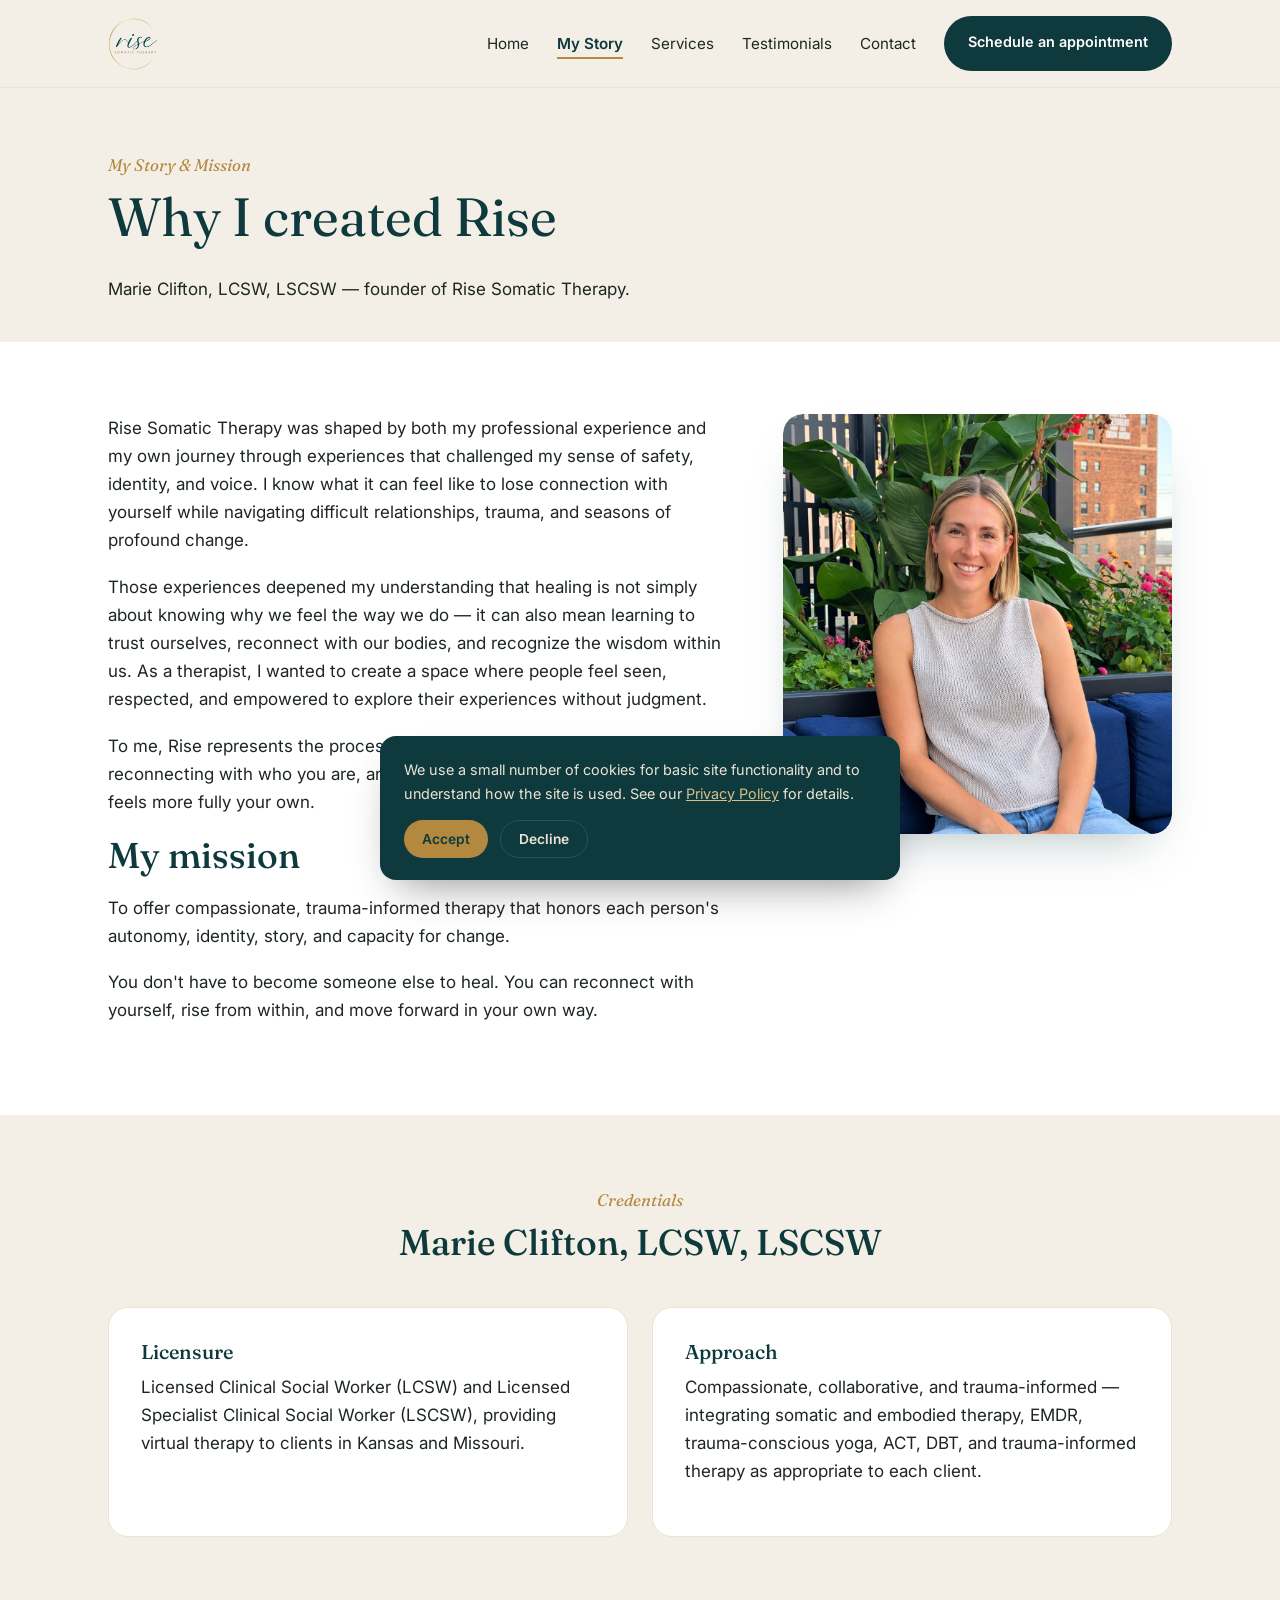
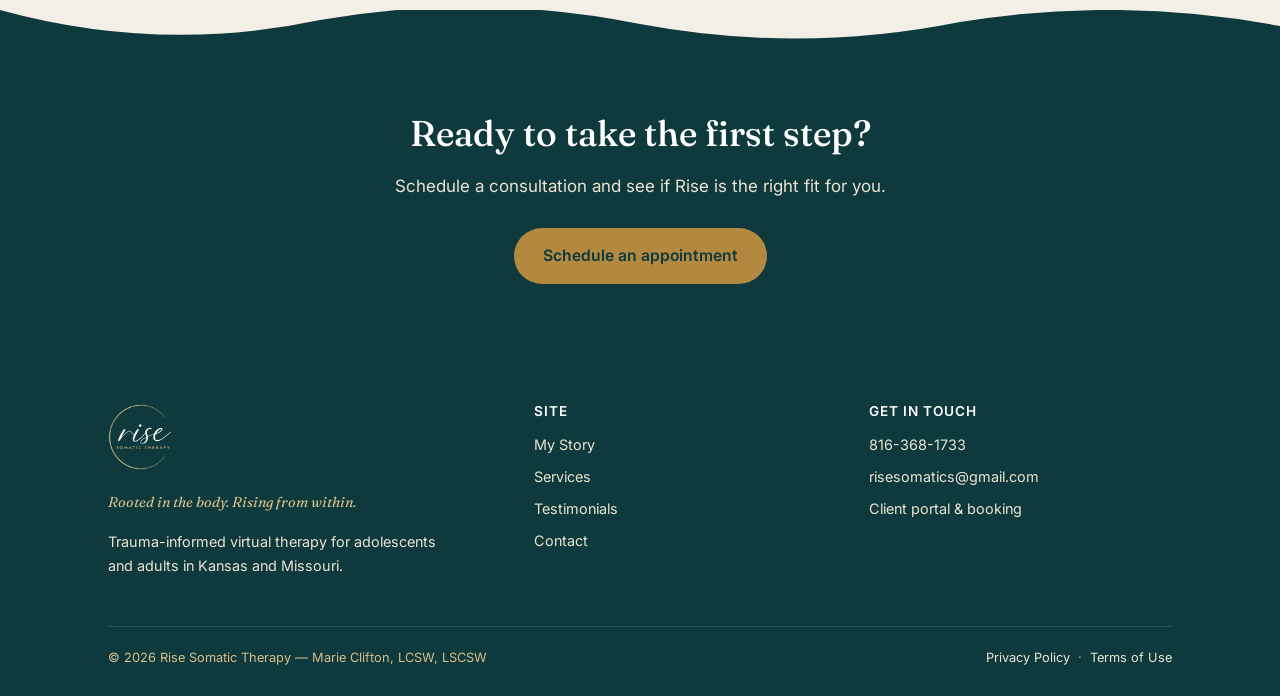
==== about.html @ 1b8a7823 "Add files via upload" ====
<!DOCTYPE html>
<html lang="en">
<head>
<meta charset="UTF-8">
<meta name="viewport" content="width=device-width, initial-scale=1.0">
<title>My Story &amp; Mission | Rise Somatic Therapy</title>
<meta name="description" content="Meet Marie Clifton, LCSW, LSCSW, founder of Rise Somatic Therapy. Learn why Rise was created and the mission behind trauma-informed, body-centered therapy.">
<link rel="canonical" href="https://risesomatictherapy.com/about.html">
<meta name="robots" content="index, follow">
<link rel="icon" href="assets/favicon-32.png" type="image/png">
<link rel="apple-touch-icon" href="assets/apple-touch-icon.png">
<link rel="stylesheet" href="assets/style.css">
</head>
<body>

<header class="site-header">
  <div class="nav-row">
    <a href="index.html" class="logo logo-header"><img src="assets/logo.png" alt="Rise Somatic Therapy"></a>
    <button class="nav-toggle" aria-label="Toggle menu" aria-expanded="false"><span></span></button>
    <ul class="nav-links">
      <li><a href="index.html">Home</a></li>
      <li><a href="about.html" aria-current="page">My Story</a></li>
      <li><a href="services.html">Services</a></li>
      <li><a href="testimonials.html">Testimonials</a></li>
      <li><a href="contact.html">Contact</a></li>
      <li><a class="nav-cta" href="https://marie-clifton.clientsecure.me" target="_blank" rel="noopener">Schedule an appointment</a></li>
    </ul>
  </div>
</header>

<section class="hero" style="padding-bottom:20px;">
  <div class="container">
    <span class="eyebrow">My Story &amp; Mission</span>
    <h1>Why I created Rise</h1>
    <p class="lead">Marie Clifton, LCSW, LSCSW &mdash; founder of Rise Somatic Therapy.</p>
  </div>
</section>

<section class="section-alt">
  <div class="container story-grid">
    <div class="story-copy">
      <p>Rise Somatic Therapy was shaped by both my professional experience and my own journey through experiences that challenged my sense of safety, identity, and voice. I know what it can feel like to lose connection with yourself while navigating difficult relationships, trauma, and seasons of profound change.</p>
      <p>Those experiences deepened my understanding that healing is not simply about knowing why we feel the way we do &mdash; it can also mean learning to trust ourselves, reconnect with our bodies, and recognize the wisdom within us. As a therapist, I wanted to create a space where people feel seen, respected, and empowered to explore their experiences without judgment.</p>
      <p>To me, Rise represents the process of reclaiming what may have been lost, reconnecting with who you are, and finding the courage to rise into a life that feels more fully your own.</p>

      <h2>My mission</h2>
      <p>To offer compassionate, trauma-informed therapy that honors each person's autonomy, identity, story, and capacity for change.</p>
      <p>You don't have to become someone else to heal. You can reconnect with yourself, rise from within, and move forward in your own way.</p>
    </div>
    <div class="photo-frame" aria-hidden="true">
      <img src="assets/photos/about-hero.jpg" alt="Marie Clifton, LCSW, LSCSW, smiling outdoors among plants and flowers">
    </div>
  </div>
</section>

<section>
  <div class="container">
    <div class="center-head">
      <span class="eyebrow">Credentials</span>
      <h2>Marie Clifton, LCSW, LSCSW</h2>
    </div>
    <div class="grid-2">
      <div class="card">
        <h3>Licensure</h3>
        <p>Licensed Clinical Social Worker (LCSW) and Licensed Specialist Clinical Social Worker (LSCSW), providing virtual therapy to clients in Kansas and Missouri.</p>
      </div>
      <div class="card">
        <h3>Approach</h3>
        <p>Compassionate, collaborative, and trauma-informed &mdash; integrating somatic and embodied therapy, EMDR, trauma-conscious yoga, ACT, DBT, and trauma-informed therapy as appropriate to each client.</p>
      </div>
    </div>
  </div>
</section>

<div class="arch-divider" aria-hidden="true" style="background:#f4efe6;">
  <svg viewBox="0 0 1200 48" preserveAspectRatio="none" xmlns="http://www.w3.org/2000/svg">
    <path d="M0,0 Q150,44 300,10 Q450,-18 600,14 Q750,44 900,12 Q1050,-14 1200,16 L1200,48 L0,48 Z" fill="#0e3a3d"/>
  </svg>
</div>
<section class="section-teal" style="padding-top:56px;">
  <div class="container">
    <div class="cta-banner" style="background:transparent; padding:0;">
      <h2>Ready to take the first step?</h2>
      <p>Schedule a consultation and see if Rise is the right fit for you.</p>
      <div class="btn-row" style="justify-content:center;">
        <a class="btn" style="background:var(--gold-500); color:var(--teal-900);" href="https://marie-clifton.clientsecure.me" target="_blank" rel="noopener">Schedule an appointment</a>
      </div>
    </div>
  </div>
</section>

<footer>
  <div class="container">
    <div class="footer-grid">
      <div>
        <a href="index.html" class="logo-header logo-footer"><img src="assets/logo-light.png" alt="Rise Somatic Therapy"></a>
        <p style="margin-top:14px; font-family:var(--font-display); font-style:italic; color:var(--gold-300);">Rooted in the body. Rising from within.</p>
        <p style="max-width:38ch;">Trauma-informed virtual therapy for adolescents and adults in Kansas and Missouri.</p>
      </div>
      <div>
        <h4>SITE</h4>
        <ul>
          <li><a href="about.html">My Story</a></li>
          <li><a href="services.html">Services</a></li>
          <li><a href="testimonials.html">Testimonials</a></li>
          <li><a href="contact.html">Contact</a></li>
        </ul>
      </div>
      <div>
        <h4>GET IN TOUCH</h4>
        <ul>
          <li><a href="tel:+18163681733">816-368-1733</a></li>
          <li><a href="mailto:risesomatics@gmail.com">risesomatics@gmail.com</a></li>
          <li><a href="https://marie-clifton.clientsecure.me" target="_blank" rel="noopener">Client portal &amp; booking</a></li>
        </ul>
      </div>
    </div>
    <div class="footer-bottom">
      <span>&copy; <span id="year"></span> Rise Somatic Therapy &mdash; Marie Clifton, LCSW, LSCSW</span>
      <span><a href="privacy-policy.html">Privacy Policy</a> &nbsp;&middot;&nbsp; <a href="terms.html">Terms of Use</a></span>
    </div>
  </div>
</footer>

<script src="assets/main.js"></script>
<script>document.getElementById('year').textContent = new Date().getFullYear();</script>
</body>
</html>
---- assets/style.css ----
/* ============================================================
   Rise Somatic Therapy — design tokens
   Palette + type pulled directly from Marie's existing brochure:
   deep teal, warm cream, soft gold, an arch/circle motif.
   ============================================================ */

@import url('https://fonts.googleapis.com/css2?family=Fraunces:ital,opsz,wght@0,9..144,300;0,9..144,400;0,9..144,500;0,9..144,600;1,9..144,400;1,9..144,500&family=Inter:wght@400;500;600&display=swap');

:root{
  --teal-900:#0e3a3d;
  --teal-800:#134548;
  --teal-700:#1c565a;
  --cream-50:#f4efe6;
  --cream-100:#ece3d3;
  --gold-500:#b3893f;
  --gold-300:#d8bd88;
  --ink-900:#1e2624;
  --ink-600:#4b5654;
  --white:#ffffff;

  --font-display:'Fraunces', Georgia, serif;
  --font-body:'Inter', -apple-system, BlinkMacSystemFont, 'Segoe UI', sans-serif;

  --max-w:1120px;
  --radius-arch: 999px 999px 24px 24px;
}

*{box-sizing:border-box;}
html{scroll-behavior:smooth;}
body{
  margin:0;
  background:var(--cream-50);
  color:var(--ink-900);
  font-family:var(--font-body);
  font-size:17px;
  line-height:1.65;
  -webkit-font-smoothing:antialiased;
}
img{max-width:100%;display:block;}
a{color:inherit;}
h1,h2,h3,h4{
  font-family:var(--font-display);
  font-weight:500;
  line-height:1.15;
  margin:0 0 0.5em;
  color:var(--teal-900);
}
h1{font-size:clamp(2.4rem,4.2vw,3.6rem); font-weight:400;}
h2{font-size:clamp(1.7rem,2.8vw,2.3rem);}
h3{font-size:1.25rem;}
p{margin:0 0 1.1em; max-width:62ch;}
.eyebrow{
  font-family:var(--font-display);
  font-style:italic;
  color:var(--gold-500);
  font-size:1.05rem;
  margin:0 0 0.4em;
  display:block;
}
.container{max-width:var(--max-w); margin:0 auto; padding:0 28px;}
.visually-hidden{
  position:absolute; width:1px; height:1px; overflow:hidden;
  clip:rect(0,0,0,0); white-space:nowrap;
}
:focus-visible{outline:3px solid var(--gold-500); outline-offset:3px;}

/* ---------- header / nav ---------- */
.site-header{
  position:sticky; top:0; z-index:40;
  background:var(--cream-50);
  border-bottom:1px solid var(--cream-100);
}
.nav-row{
  display:flex; align-items:center; justify-content:space-between;
  padding:16px 28px;
  max-width:var(--max-w); margin:0 auto;
}
.logo{
  font-family:var(--font-display);
  font-style:italic;
  font-size:1.9rem;
  color:var(--teal-900);
  text-decoration:none;
  letter-spacing:0.5px;
}
.logo small{
  display:block;
  font-family:var(--font-body);
  font-style:normal;
  font-size:0.55rem;
  letter-spacing:3px;
  color:var(--gold-500);
  margin-top:-4px;
}
.logo-header{display:inline-flex; align-items:center;}
.logo-header img{height:52px; width:auto; display:block;}
.logo-footer img{height:66px;}
.nav-links{
  display:flex; align-items:center; list-style:none; margin:0; padding:0;
  font-size:0.95rem;
}
.nav-links li{margin-left:28px;}
.nav-links li:first-child{margin-left:0;}
.nav-links a{
  text-decoration:none;
  color:var(--ink-900);
  position:relative;
  padding-bottom:4px;
  transition:color .2s ease;
}
.nav-links a::after{
  content:"";
}
.nav-links a:not(.nav-cta)::after{
  position:absolute; left:0; right:100%; bottom:-2px; height:2px; background:var(--gold-500);
  transition:right .25s ease;
}
.nav-links a:not(.nav-cta):hover::after{right:0;}
.nav-links a[aria-current="page"]:not(.nav-cta){color:var(--teal-900); font-weight:600;}
.nav-links a[aria-current="page"]:not(.nav-cta)::after{right:0;}
.nav-cta{
  background:var(--teal-900); color:var(--white)!important;
  height:55px; padding:0 24px; border-radius:999px; text-decoration:none;
  display:inline-flex; align-items:center; justify-content:center;
  font-size:0.9rem; font-weight:600; white-space:nowrap;
  transition:background .2s ease, transform .2s ease;
}
.nav-cta:hover{background:var(--teal-700); transform:translateY(-1px);}
.nav-toggle{display:none;}

@media (max-width:820px){
  .logo-header img{height:42px;}
  .nav-links{
    position:fixed; top:64px; left:0; right:0; bottom:0; background:var(--cream-50);
    flex-direction:column; align-items:flex-start; padding:32px 28px; font-size:1.1rem;
    transform:translateX(100%); transition:transform .3s ease;
  }
  .nav-links li{margin-left:0; margin-bottom:22px;}
  .nav-links.open{transform:translateX(0);}
  .nav-toggle{
    display:block; background:none; border:none; cursor:pointer;
    width:34px; height:24px; position:relative;
  }
  .nav-toggle span, .nav-toggle::before, .nav-toggle::after{
    content:""; position:absolute; left:0; right:0; height:2px; background:var(--teal-900);
  }
  .nav-toggle::before{top:0;}
  .nav-toggle span{top:11px;}
  .nav-toggle::after{bottom:0;}
}

/* ---------- hero ---------- */
.hero{
  padding:64px 0 80px;
}
.hero-grid{
  display:grid; grid-template-columns:1.1fr 0.9fr; gap:56px; align-items:center;
}
.hero-copy p.lead{font-size:1.15rem; color:var(--ink-600);}
.btn{
  display:inline-flex; align-items:center; gap:10px;
  padding:14px 28px; border-radius:999px;
  font-weight:600; font-size:0.98rem; text-decoration:none;
  border:1px solid transparent;
  transition:background .22s ease, color .22s ease, transform .22s ease, border-color .22s ease;
}
.btn:hover{transform:translateY(-2px);}
.btn-primary{background:var(--teal-900); color:var(--white);}
.btn-primary:hover{background:var(--teal-700);}
.btn-ghost{border-color:var(--teal-900); color:var(--teal-900);}
.btn-ghost:hover{background:var(--teal-900); color:var(--white);}
.btn-row{display:flex; gap:16px; flex-wrap:wrap; margin-top:28px;}

.arch-frame{
  background:var(--teal-900);
  border-radius:var(--radius-arch);
  aspect-ratio:3/4;
  display:flex; align-items:center; justify-content:center;
  padding:36px;
  position:relative;
  overflow:hidden;
}
.arch-frame svg{width:100%; height:100%;}
.arch-frame img{width:100%; height:100%; object-fit:cover;}

.photo-frame{
  border-radius:20px;
  overflow:hidden;
  box-shadow:0 24px 48px -24px rgba(14,58,61,0.35);
  height:480px;
}
.photo-frame img{
  width:100%;
  height:100%;
  display:block;
  object-fit:cover;
  object-position:center 18%;
  border-radius:20px;
}
.story-grid{
  display:grid;
  grid-template-columns:1.35fr 0.85fr;
  gap:56px;
  align-items:start;
}
.story-grid .photo-frame{
  height:420px;
}

/* ---------- photo hero (homepage) ---------- */
.hero-photo{
  position:relative;
  height:min(760px, 86vh);
  min-height:420px;
  display:flex;
  align-items:center;
  overflow:hidden;
  color:var(--white);
}
.hero-photo-bg{
  position:absolute; top:0; left:0; right:0; bottom:0;
  width:100%; height:100%;
  object-fit:cover;
  object-position:center 40%;
  background:var(--teal-900);
}
.hero-photo-overlay{
  position:absolute; top:0; left:0; right:0; bottom:0;
  background:linear-gradient(100deg, rgba(9,26,28,.90) 0%, rgba(11,40,42,.82) 30%, rgba(14,58,61,.42) 56%, rgba(14,58,61,.12) 82%);
}
.hero-photo-content{position:relative; z-index:2; max-width:760px; padding-top:96px; padding-bottom:88px; text-align:left; margin-right:auto;}
.hero-photo-content p{max-width:none;}
.hero-photo .eyebrow{color:var(--gold-300);}
.hero-photo h1{color:var(--white); font-weight:400;}
.hero-photo p.lead{color:var(--cream-100); font-size:1.18rem;}
.hero-photo p{color:var(--cream-100);}
.hero-arch-edge{
  position:absolute; left:0; right:0; bottom:-2px; z-index:3; line-height:0;
}
.hero-arch-edge svg{width:100%; height:64px; display:block;}
.hero-scroll-cue{
  position:absolute; right:28px; bottom:34px; z-index:3;
  display:flex; align-items:center; gap:10px;
  font-size:0.78rem; letter-spacing:2px; color:var(--cream-100);
  writing-mode:vertical-rl;
}
.hero-scroll-cue::after{
  content:""; width:1px; height:46px; background:var(--gold-300);
}
@media (max-width:820px){
  .hero-scroll-cue{display:none;}
  .hero-photo{min-height:auto;}
  .hero-photo-content{padding-top:80px; padding-bottom:56px;}
}

/* ---------- sections ---------- */
section{padding:72px 0;}
.section-alt{background:var(--white);}
.section-teal{background:var(--teal-900); color:var(--cream-50);}
.section-teal h2, .section-teal h3{color:var(--white);}
.section-teal .eyebrow{color:var(--gold-300);}
.section-teal p{color:var(--cream-100);}

.two-col{display:grid; grid-template-columns:0.8fr 1.2fr; gap:56px;}
.center-head{text-align:center; max-width:640px; margin:0 auto 44px;}
.center-head p{margin-left:auto; margin-right:auto;}

.card{
  background:var(--white);
  border:1px solid var(--cream-100);
  border-radius:20px;
  padding:32px;
  transition:transform .25s ease, box-shadow .25s ease, border-color .25s ease;
}
.card:hover{transform:translateY(-5px); box-shadow:0 18px 34px -22px rgba(14,58,61,0.35); border-color:var(--gold-300);}
.grid-3{display:grid; grid-template-columns:repeat(3,1fr); gap:24px;}
.grid-2{display:grid; grid-template-columns:repeat(2,1fr); gap:24px;}

.approach-list{list-style:none; margin:0; padding:0; display:grid; gap:22px;}
.approach-list li{
  border-bottom:1px solid var(--cream-100);
  padding-bottom:22px;
}
.approach-list h3{margin-bottom:6px;}
.approach-list .tag{
  font-size:0.78rem; letter-spacing:1px; color:var(--gold-500); font-weight:600;
}

.focus-grid{display:grid; grid-template-columns:1fr 1fr; gap:48px;}
.focus-list{list-style:none; margin:0; padding:0; display:grid; gap:12px;}
.focus-list li{
  position:relative;
  padding:4px 0 4px 20px;
}
.focus-list li::before{
  content:"";
  position:absolute; left:0; top:12px;
  width:8px; height:8px;
  background:var(--gold-500); border-radius:50%;
}

.quote-card{
  position:relative;
  background:var(--white);
  border-radius:4px 24px 4px 24px;
  padding:38px 32px 28px;
  transition:transform .25s ease, box-shadow .25s ease;
}
.quote-card:hover{transform:translateY(-4px); box-shadow:0 18px 34px -22px rgba(14,58,61,0.3);}
.quote-card::before{
  content:"\201C";
  font-family:var(--font-display);
  font-style:italic;
  font-size:3.6rem;
  line-height:1;
  color:var(--gold-500);
  display:block;
  margin-bottom:4px;
}
.quote-card p{font-family:var(--font-display); font-size:1.12rem; font-style:italic; color:var(--teal-900); font-weight:400;}
.quote-card cite{
  font-style:normal; font-size:0.85rem; color:var(--ink-600); display:block;
  margin-top:16px; padding-top:14px; border-top:1px solid var(--cream-100);
}

/* dark variant used on teal-background sections so text stays legible */
.quote-card--dark{background:var(--teal-800);}
.quote-card--dark::before{color:var(--gold-300);}
.quote-card--dark p{color:var(--cream-50);}
.quote-card--dark cite{color:var(--gold-300); border-top-color:var(--teal-700);}

.disclaimer-note{
  font-size:0.85rem; color:var(--ink-600);
  border:1px dashed var(--gold-300);
  background:var(--cream-50);
  border-radius:12px; padding:16px 18px;
  max-width:none;
}

.cta-band{
  position:relative;
  background:var(--teal-900); color:var(--white);
  padding:88px 0 76px; text-align:center;
}
.cta-band h2{color:var(--white); max-width:520px; margin:0 auto 0.5em;}
.cta-band p{color:var(--cream-100); max-width:520px; margin:0 auto 1.1em;}
.cta-banner{ /* used for teal-section CTA content blocks */
  text-align:center;
}
.cta-banner h2{color:var(--white); max-width:520px; margin-left:auto; margin-right:auto;}
.cta-banner p{color:var(--cream-100); max-width:520px; margin-left:auto; margin-right:auto;}

/* reusable arch transition between a light section and a teal section */
.arch-divider{position:relative; line-height:0;}
.arch-divider svg{width:100%; height:48px; display:block; position:relative; top:1px;}
section.section-teal{position:relative;}

.contact-grid{display:grid; grid-template-columns:0.9fr 1.1fr; gap:56px;}
.contact-item{display:flex; gap:16px; align-items:flex-start; margin-bottom:22px;}
.contact-item .icon{
  width:42px; height:42px; border-radius:50%; background:var(--teal-900);
  display:flex; align-items:center; justify-content:center; flex:none;
}
.contact-item .icon svg{width:20px; height:20px; stroke:var(--white);}
.contact-item a{text-decoration:none; font-weight:600; color:var(--teal-900);}

.crisis-strip{
  background:var(--cream-100);
  border-top:1px solid var(--gold-300);
  border-bottom:1px solid var(--gold-300);
  padding:14px 0;
  font-size:0.88rem;
  text-align:center;
}
.crisis-strip strong{color:var(--teal-900);}
.crisis-strip a{color:var(--teal-900); text-decoration:underline;}

/* ---------- footer ---------- */
footer{
  background:var(--teal-900); color:var(--cream-100);
  padding:48px 0 28px; font-size:0.9rem;
}
.footer-grid{
  display:grid; grid-template-columns:1.3fr 1fr 1fr; gap:32px;
  margin-bottom:32px;
}
footer h4{color:var(--white); font-family:var(--font-body); font-weight:600; font-size:0.85rem; letter-spacing:1px; margin-bottom:14px;}
footer ul{list-style:none; margin:0; padding:0; display:grid; gap:8px;}
footer a{text-decoration:none; color:var(--cream-100);}
footer a:hover{color:var(--gold-300);}
.footer-bottom{
  border-top:1px solid var(--teal-700);
  padding-top:20px; display:flex; justify-content:space-between; flex-wrap:wrap; gap:12px;
  font-size:0.8rem; color:var(--gold-300);
}

/* ---------- policy pages ---------- */
.policy-body h2{margin-top:2em;}
.policy-body{max-width:74ch; margin:0 auto;}
.policy-body ul{padding-left:1.2em;}
.updated-note{color:var(--ink-600); font-size:0.9rem;}

@media (max-width:900px){
  .hero-grid, .two-col, .focus-grid, .contact-grid, .story-grid{grid-template-columns:1fr;}
  .photo-frame{height:340px;}
  .story-grid .photo-frame{height:320px; order:-1;}
  .grid-3{grid-template-columns:1fr 1fr;}
  .footer-grid{grid-template-columns:1fr 1fr;}
  .cta-banner{margin:0 16px; padding:40px 24px;}
}
@media (max-width:560px){
  .grid-3, .grid-2{grid-template-columns:1fr;}
  .footer-grid{grid-template-columns:1fr;}
  section{padding:52px 0;}
}

/* ---------- animation: hero load-in ---------- */
@keyframes heroFadeUp{
  from{opacity:0; transform:translateY(22px);}
  to{opacity:1; transform:translateY(0);}
}
.hero-photo-content > *{
  opacity:0;
  animation:heroFadeUp .8s ease forwards;
}
.hero-photo-content > *:nth-child(1){animation-delay:.05s;}
.hero-photo-content > *:nth-child(2){animation-delay:.18s;}
.hero-photo-content > *:nth-child(3){animation-delay:.30s;}
.hero-photo-content > *:nth-child(4){animation-delay:.42s;}
.hero-photo-content > *:nth-child(5){animation-delay:.54s;}
.logo{transition:opacity .2s ease;}

/* ---------- animation: scroll reveal ---------- */
.reveal{
  opacity:0;
  transform:translateY(26px);
  transition:opacity .7s cubic-bezier(.22,.61,.36,1), transform .7s cubic-bezier(.22,.61,.36,1);
}
.reveal.is-visible{opacity:1; transform:translateY(0);}

@media (prefers-reduced-motion: reduce){
  .reveal{opacity:1!important; transform:none!important; transition:none!important;}
  .hero-photo-content > *{opacity:1!important; animation:none!important;}
  .btn:hover{transform:none;}
  .card:hover, .quote-card:hover{transform:none;}
  html{scroll-behavior:auto;}
}

/* ---------- cookie consent banner ---------- */
.cookie-banner{
  position:fixed; left:20px; right:20px; bottom:20px; z-index:60;
  max-width:520px; margin:0 auto;
  background:var(--teal-900); color:var(--cream-50);
  border-radius:16px; padding:22px 24px;
  box-shadow:0 20px 44px -18px rgba(0,0,0,0.45);
  transform:translateY(140%); transition:transform .45s ease;
}
.cookie-banner.is-visible{transform:translateY(0);}
.cookie-banner p{color:var(--cream-100); font-size:0.9rem; margin:0 0 14px;}
.cookie-banner a{color:var(--gold-300); text-decoration:underline;}
.cookie-actions{display:flex; gap:12px; flex-wrap:wrap;}
.cookie-actions button{
  border:none; cursor:pointer; font-family:var(--font-body); font-weight:600;
  font-size:0.86rem; padding:10px 18px; border-radius:999px;
  transition:transform .2s ease, opacity .2s ease;
}
.cookie-actions button:hover{transform:translateY(-1px);}
.cookie-accept{background:var(--gold-500); color:var(--teal-900);}
.cookie-decline{background:transparent; color:var(--cream-100); border:1px solid var(--teal-700)!important;}
@media (max-width:560px){
  .cookie-banner{left:12px; right:12px; bottom:12px; padding:18px 20px;}
}
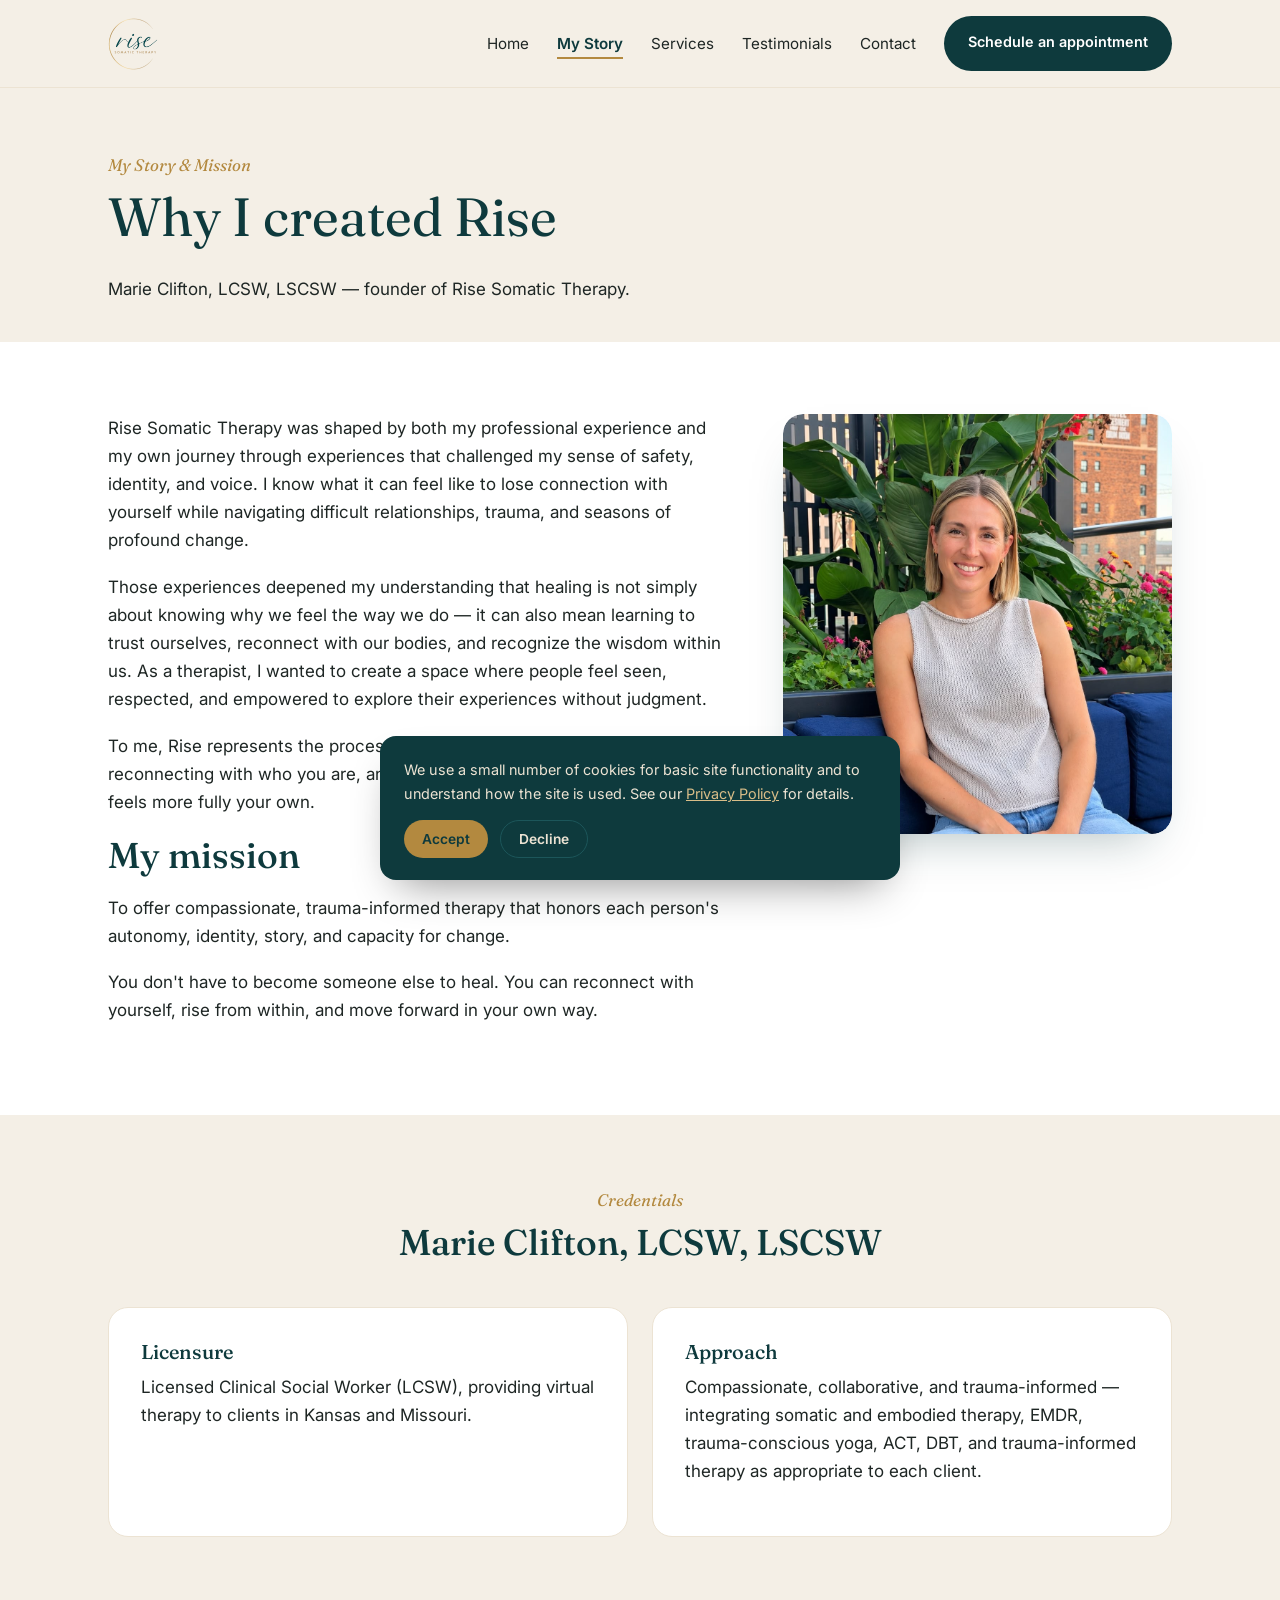
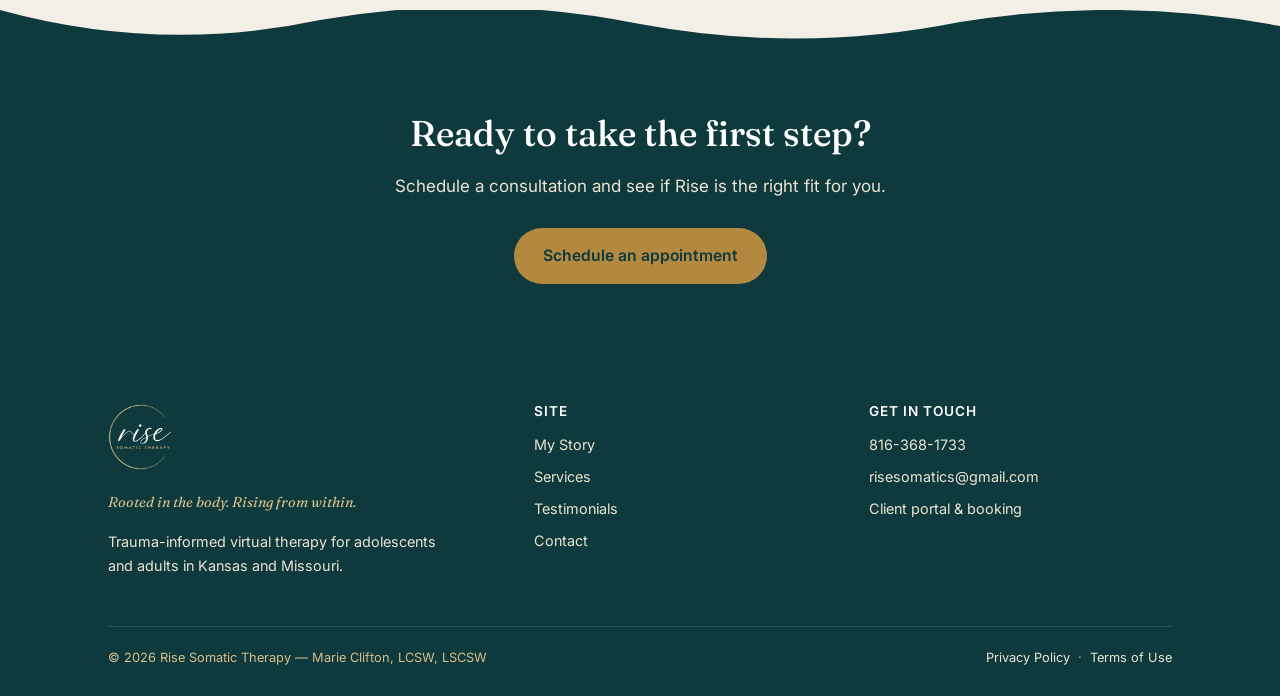
==== commit 99ef3dca: "Update about.html" ====
--- a/about.html
+++ b/about.html
@@ -62,7 +62,7 @@
     <div class="grid-2">
       <div class="card">
         <h3>Licensure</h3>
-        <p>Licensed Clinical Social Worker (LCSW) and Licensed Specialist Clinical Social Worker (LSCSW), providing virtual therapy to clients in Kansas and Missouri.</p>
+        <p>Licensed Clinical Social Worker (LCSW), providing virtual therapy to clients in Kansas and Missouri.</p>
       </div>
       <div class="card">
         <h3>Approach</h3>
--- a/assets/style.css
+++ b/assets/style.css
@@ -228,7 +228,7 @@
   position:absolute; top:0; left:0; right:0; bottom:0;
   background:linear-gradient(100deg, rgba(9,26,28,.90) 0%, rgba(11,40,42,.82) 30%, rgba(14,58,61,.42) 56%, rgba(14,58,61,.12) 82%);
 }
-.hero-photo-content{position:relative; z-index:2; max-width:760px; padding-top:96px; padding-bottom:88px; text-align:left; margin-right:auto;}
+.hero-photo-content{position:relative; z-index:2; max-width:790px; padding-top:96px; padding-bottom:88px; text-align:left; margin-right:auto; margin-left:10%;}
 .hero-photo-content p{max-width:none;}
 .hero-photo .eyebrow{color:var(--gold-300);}
 .hero-photo h1{color:var(--white); font-weight:400;}
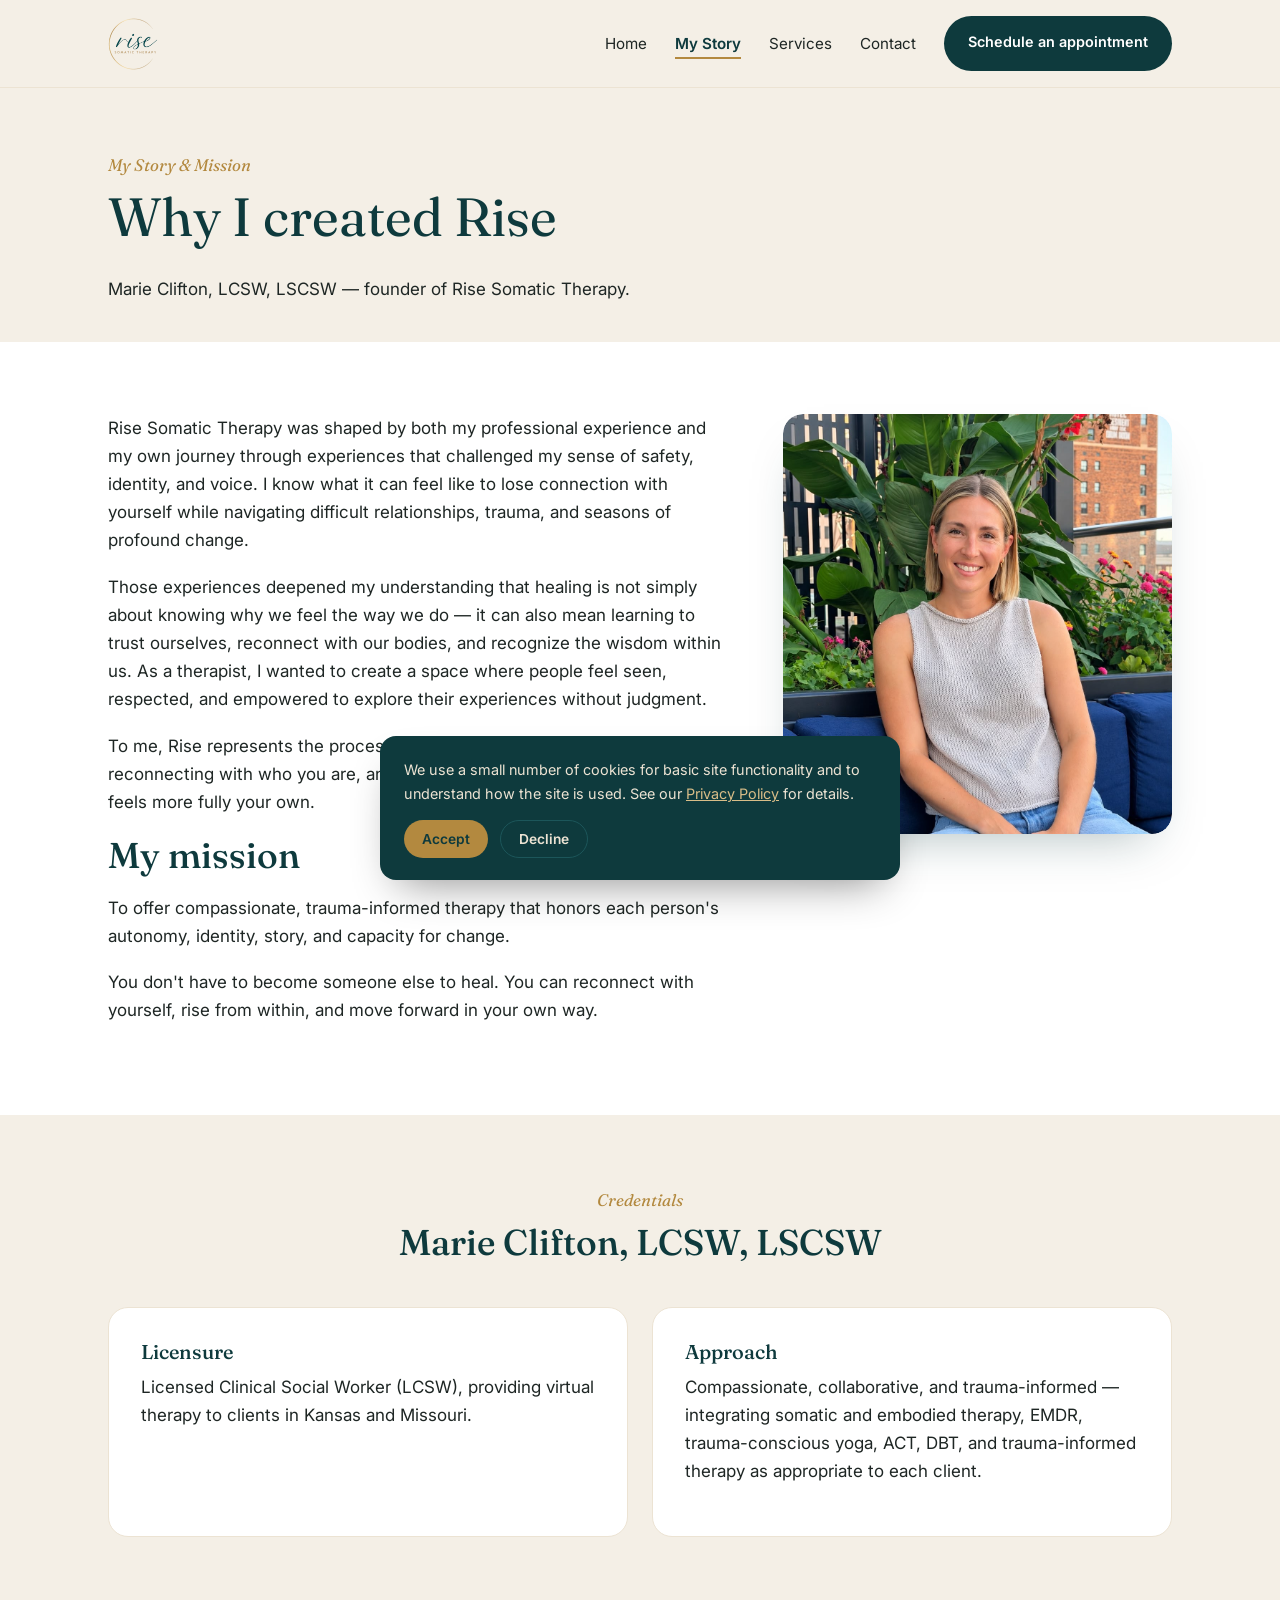
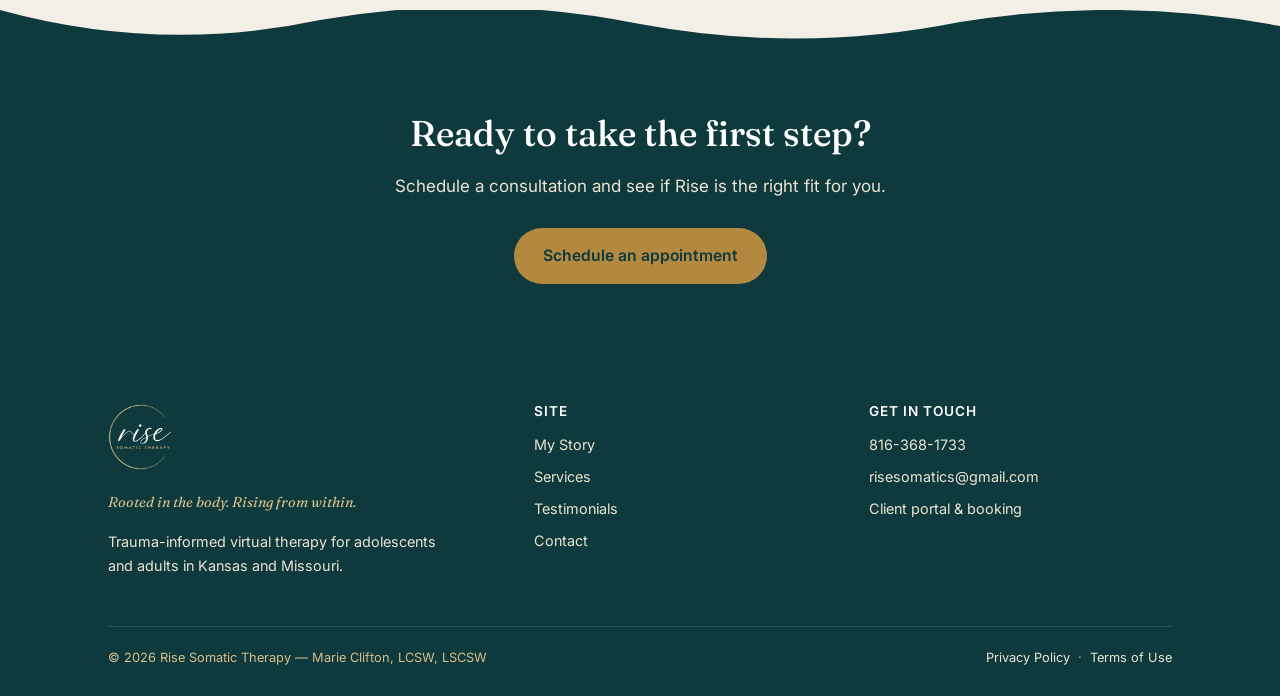
==== commit 0f2d36fe: "Update about.html" ====
--- a/about.html
+++ b/about.html
@@ -21,7 +21,7 @@
       <li><a href="index.html">Home</a></li>
       <li><a href="about.html" aria-current="page">My Story</a></li>
       <li><a href="services.html">Services</a></li>
-      <li><a href="testimonials.html">Testimonials</a></li>
+      <!-- <li><a href="testimonials.html">Testimonials</a></li> -->
       <li><a href="contact.html">Contact</a></li>
       <li><a class="nav-cta" href="https://marie-clifton.clientsecure.me" target="_blank" rel="noopener">Schedule an appointment</a></li>
     </ul>
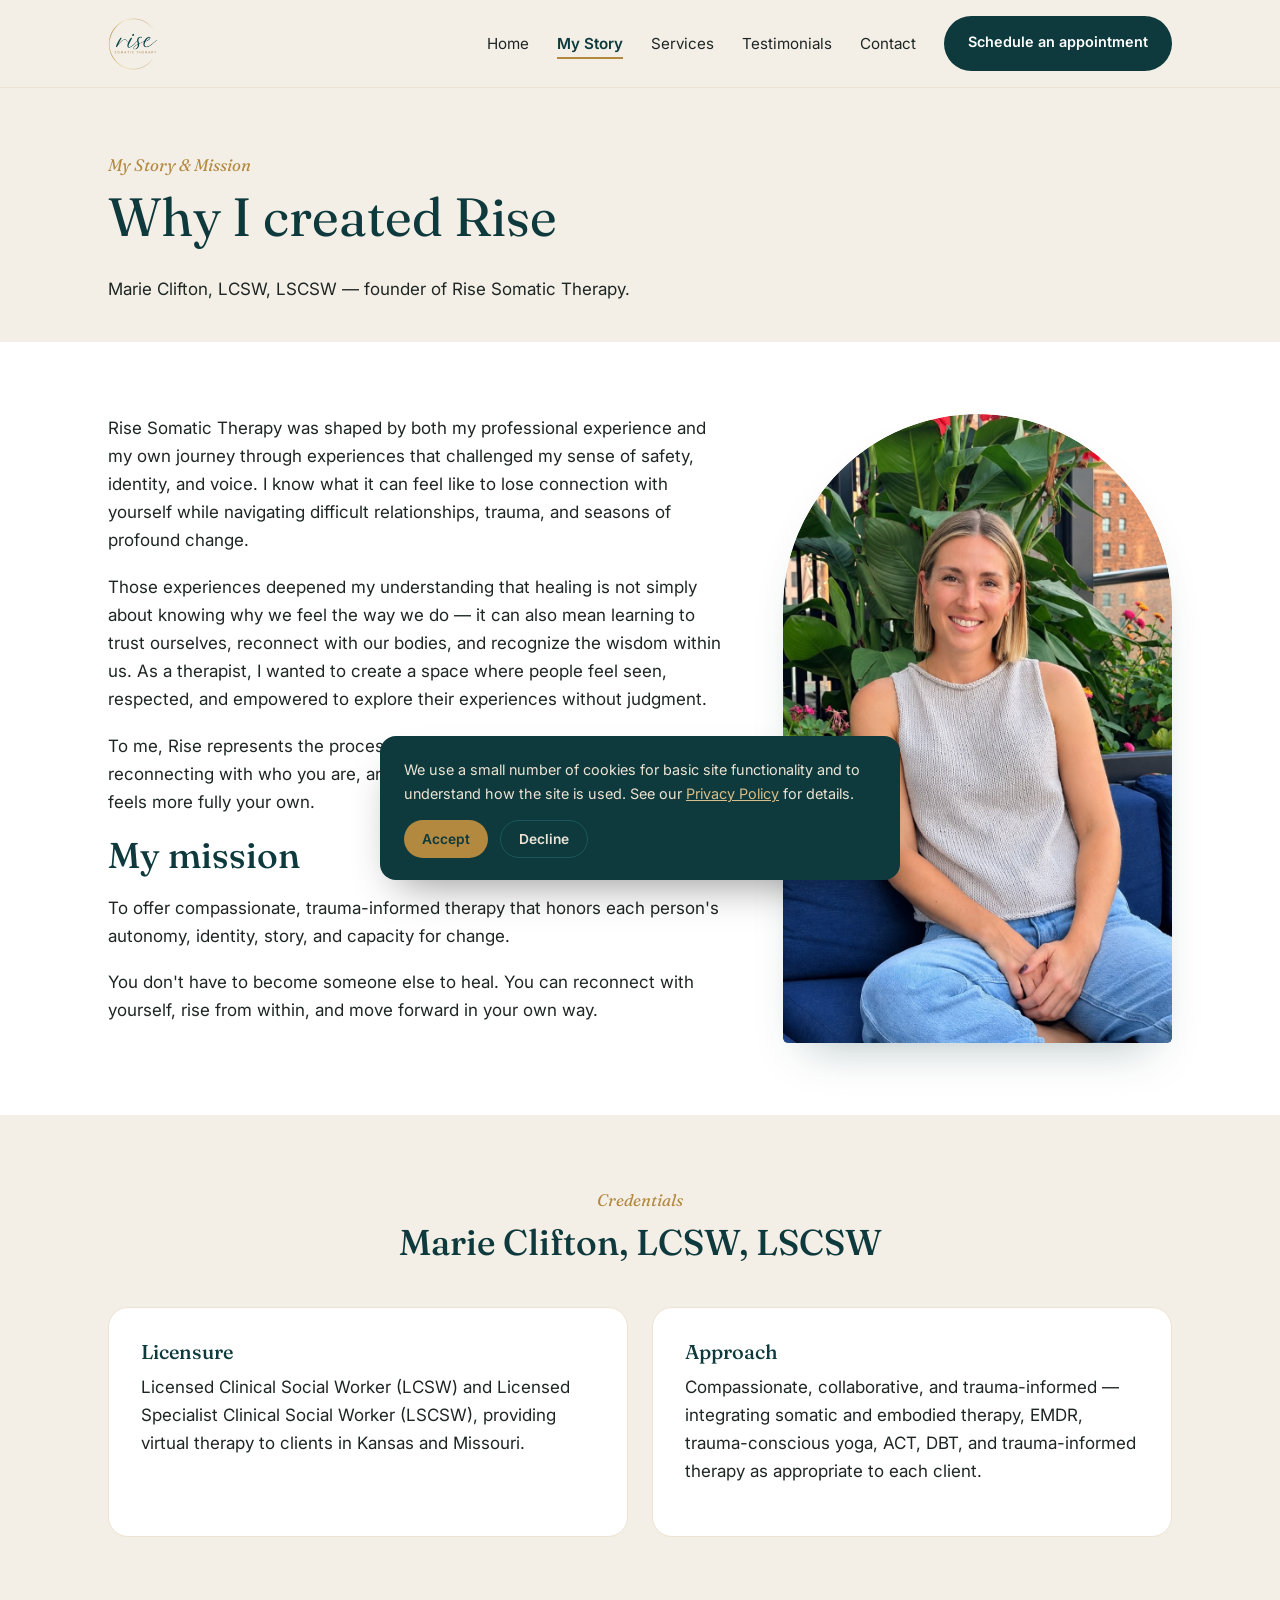
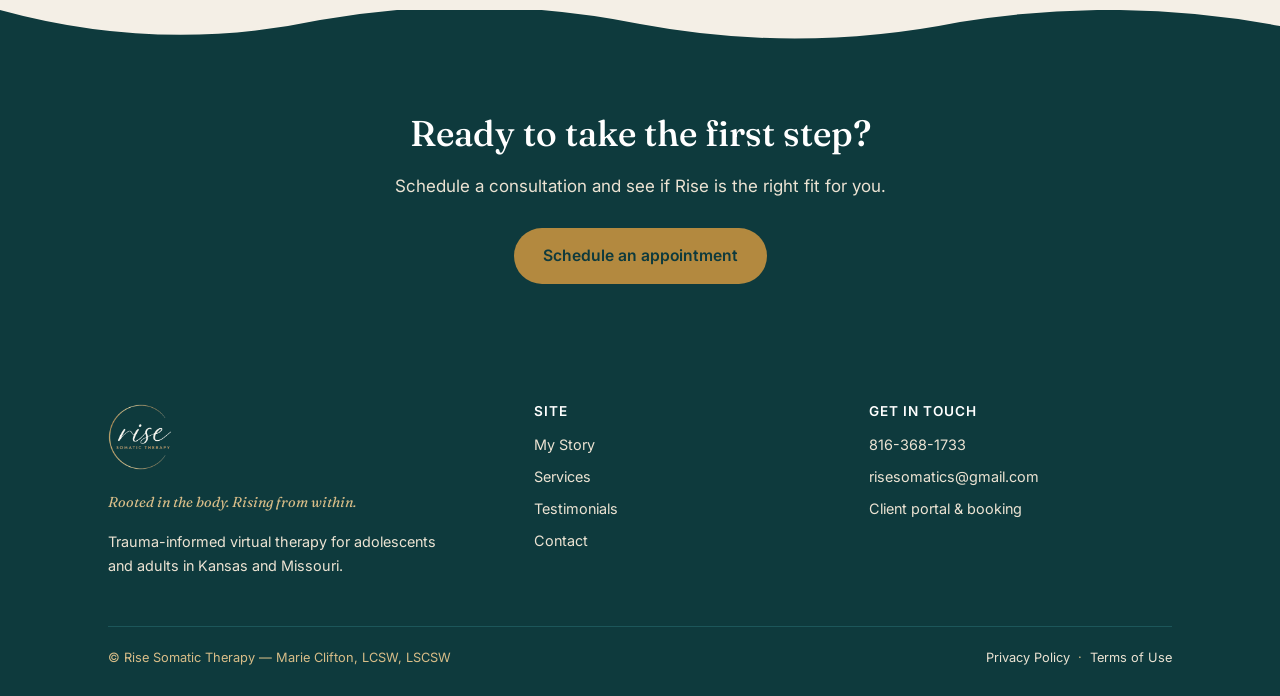
==== commit db4e4739: "Add files via upload" ====
--- a/about.html
+++ b/about.html
@@ -3,30 +3,613 @@
 <head>
 <meta charset="UTF-8">
 <meta name="viewport" content="width=device-width, initial-scale=1.0">
-<title>My Story &amp; Mission | Rise Somatic Therapy</title>
-<meta name="description" content="Meet Marie Clifton, LCSW, LSCSW, founder of Rise Somatic Therapy. Learn why Rise was created and the mission behind trauma-informed, body-centered therapy.">
-<link rel="canonical" href="https://risesomatictherapy.com/about.html">
-<meta name="robots" content="index, follow">
-<link rel="icon" href="assets/favicon-32.png" type="image/png">
-<link rel="apple-touch-icon" href="assets/apple-touch-icon.png">
-<link rel="stylesheet" href="assets/style.css">
+<title>Rise Somatic Therapy — About Page Preview</title>
+<link rel="icon" href="[data-uri]" type="image/png">
+<style>/* ============================================================
+   Rise Somatic Therapy — design tokens
+   Palette + type pulled directly from Marie's existing brochure:
+   deep teal, warm cream, soft gold, an arch/circle motif.
+   ============================================================ */
+
+@import url('https://fonts.googleapis.com/css2?family=Fraunces:ital,opsz,wght@0,9..144,300;0,9..144,400;0,9..144,500;0,9..144,600;1,9..144,400;1,9..144,500&family=Inter:wght@400;500;600&display=swap');
+
+:root{
+  --teal-900:#0e3a3d;
+  --teal-800:#134548;
+  --teal-700:#1c565a;
+  --cream-50:#f4efe6;
+  --cream-100:#ece3d3;
+  --gold-500:#b3893f;
+  --gold-300:#d8bd88;
+  --ink-900:#1e2624;
+  --ink-600:#4b5654;
+  --white:#ffffff;
+
+  --font-display:'Fraunces', Georgia, serif;
+  --font-body:'Inter', -apple-system, BlinkMacSystemFont, 'Segoe UI', sans-serif;
+
+  --max-w:1120px;
+  --radius-arch: 999px 999px 24px 24px;
+}
+
+*{box-sizing:border-box;}
+html{scroll-behavior:smooth;}
+body{
+  margin:0;
+  background:var(--cream-50);
+  color:var(--ink-900);
+  font-family:var(--font-body);
+  font-size:17px;
+  line-height:1.65;
+  -webkit-font-smoothing:antialiased;
+}
+img{max-width:100%;display:block;}
+a{color:inherit;}
+h1,h2,h3,h4{
+  font-family:var(--font-display);
+  font-weight:500;
+  line-height:1.15;
+  margin:0 0 0.5em;
+  color:var(--teal-900);
+}
+h1{font-size:clamp(2.4rem,4.2vw,3.6rem); font-weight:400;}
+h2{font-size:clamp(1.7rem,2.8vw,2.3rem);}
+h3{font-size:1.25rem;}
+p{margin:0 0 1.1em; max-width:62ch;}
+.eyebrow{
+  font-family:var(--font-display);
+  font-style:italic;
+  color:var(--gold-500);
+  font-size:1.05rem;
+  margin:0 0 0.4em;
+  display:block;
+}
+.container{max-width:var(--max-w); margin:0 auto; padding:0 28px;}
+.visually-hidden{
+  position:absolute; width:1px; height:1px; overflow:hidden;
+  clip:rect(0,0,0,0); white-space:nowrap;
+}
+:focus-visible{outline:3px solid var(--gold-500); outline-offset:3px;}
+
+/* ---------- header / nav ---------- */
+.site-header{
+  position:sticky; top:0; z-index:40;
+  background:var(--cream-50);
+  border-bottom:1px solid var(--cream-100);
+}
+.nav-row{
+  display:flex; align-items:center; justify-content:space-between;
+  padding:16px 28px;
+  max-width:var(--max-w); margin:0 auto;
+}
+.logo{
+  font-family:var(--font-display);
+  font-style:italic;
+  font-size:1.9rem;
+  color:var(--teal-900);
+  text-decoration:none;
+  letter-spacing:0.5px;
+}
+.logo small{
+  display:block;
+  font-family:var(--font-body);
+  font-style:normal;
+  font-size:0.55rem;
+  letter-spacing:3px;
+  color:var(--gold-500);
+  margin-top:-4px;
+}
+.logo-header{display:inline-flex; align-items:center;}
+.logo-header img{height:52px; width:auto; display:block;}
+.logo-footer img{height:66px;}
+.nav-links{
+  display:flex; align-items:center; list-style:none; margin:0; padding:0;
+  font-size:0.95rem;
+}
+.nav-links li{margin-left:28px;}
+.nav-links li:first-child{margin-left:0;}
+.nav-links a{
+  text-decoration:none;
+  color:var(--ink-900);
+  position:relative;
+  padding-bottom:4px;
+  transition:color .2s ease;
+}
+.nav-links a::after{
+  content:"";
+}
+.nav-links a:not(.nav-cta)::after{
+  position:absolute; left:0; right:100%; bottom:-2px; height:2px; background:var(--gold-500);
+  transition:right .25s ease;
+}
+.nav-links a:not(.nav-cta):hover::after{right:0;}
+.nav-links a[aria-current="page"]:not(.nav-cta){color:var(--teal-900); font-weight:600;}
+.nav-links a[aria-current="page"]:not(.nav-cta)::after{right:0;}
+.nav-cta{
+  background:var(--teal-900); color:var(--white)!important;
+  height:55px; padding:0 24px; border-radius:999px; text-decoration:none;
+  display:inline-flex; align-items:center; justify-content:center;
+  font-size:0.9rem; font-weight:600; white-space:nowrap;
+  transition:background .2s ease, transform .2s ease;
+}
+.nav-cta:hover{background:var(--teal-700); transform:translateY(-1px);}
+.nav-toggle{display:none;}
+
+@media (max-width:820px){
+  .logo-header img{height:42px;}
+  .nav-links{
+    position:fixed; top:64px; left:0; right:0; bottom:0; background:var(--cream-50);
+    flex-direction:column; align-items:flex-start; padding:32px 28px; font-size:1.1rem;
+    transform:translateX(100%); transition:transform .3s ease;
+  }
+  .nav-links li{margin-left:0; margin-bottom:22px;}
+  .nav-links.open{transform:translateX(0);}
+  .nav-toggle{
+    display:block; background:none; border:none; cursor:pointer;
+    width:34px; height:24px; position:relative;
+  }
+  .nav-toggle span, .nav-toggle::before, .nav-toggle::after{
+    content:""; position:absolute; left:0; right:0; height:2px; background:var(--teal-900);
+  }
+  .nav-toggle::before{top:0;}
+  .nav-toggle span{top:11px;}
+  .nav-toggle::after{bottom:0;}
+}
+
+/* ---------- hero ---------- */
+.hero{
+  padding:64px 0 80px;
+}
+.hero-grid{
+  display:grid; grid-template-columns:1.1fr 0.9fr; gap:56px; align-items:center;
+}
+.hero-copy p.lead{font-size:1.15rem; color:var(--ink-600);}
+.btn{
+  display:inline-flex; align-items:center; gap:10px;
+  padding:14px 28px; border-radius:999px;
+  font-weight:600; font-size:0.98rem; text-decoration:none;
+  border:1px solid transparent;
+  transition:background .22s ease, color .22s ease, transform .22s ease, border-color .22s ease;
+}
+.btn:hover{transform:translateY(-2px);}
+.btn-primary{background:var(--teal-900); color:var(--white);}
+.btn-primary:hover{background:var(--teal-700);}
+.btn-ghost{border-color:var(--teal-900); color:var(--teal-900);}
+.btn-ghost:hover{background:var(--teal-900); color:var(--white);}
+.btn-row{display:flex; gap:16px; flex-wrap:wrap; margin-top:28px;}
+
+.arch-frame{
+  background:var(--teal-900);
+  border-radius:var(--radius-arch);
+  aspect-ratio:3/4;
+  display:flex; align-items:center; justify-content:center;
+  padding:36px;
+  position:relative;
+  overflow:hidden;
+}
+.arch-frame svg{width:100%; height:100%;}
+.arch-frame img{width:100%; height:100%; object-fit:cover;}
+
+.photo-frame{
+  border-radius:var(--radius-arch);
+  overflow:hidden;
+  box-shadow:0 24px 48px -24px rgba(14,58,61,0.35);
+  height:480px;
+}
+.photo-frame img{
+  width:100%;
+  height:100%;
+  display:block;
+  object-fit:cover;
+  object-position:center 18%;
+  border-radius:var(--radius-arch);
+}
+.story-grid{
+  display:grid;
+  grid-template-columns:1.35fr 0.85fr;
+  gap:56px;
+  align-items:stretch;
+}
+.story-grid .photo-frame{
+  height:100%;
+  min-height:480px;
+}
+
+/* ---------- photo hero (homepage) ---------- */
+.hero-photo{
+  position:relative;
+  height:min(760px, 86vh);
+  min-height:420px;
+  display:flex;
+  align-items:center;
+  overflow:hidden;
+  color:var(--white);
+}
+.hero-photo-bg{
+  position:absolute; top:0; left:0; right:0; bottom:0;
+  width:100%; height:100%;
+  object-fit:cover;
+  object-position:center 40%;
+  background:var(--teal-900);
+}
+.hero-photo-overlay{
+  position:absolute; top:0; left:0; right:0; bottom:0;
+  background:linear-gradient(100deg, rgba(9,26,28,.90) 0%, rgba(11,40,42,.82) 30%, rgba(14,58,61,.42) 56%, rgba(14,58,61,.12) 82%);
+}
+.hero-photo-content{position:relative; z-index:2; max-width:760px; padding-top:96px; padding-bottom:88px; text-align:left; margin-right:auto;}
+.hero-photo-content p{max-width:none;}
+.hero-photo .eyebrow{color:var(--gold-300);}
+.hero-photo h1{color:var(--white); font-weight:400;}
+.hero-photo p.lead{color:var(--cream-100); font-size:1.18rem;}
+.hero-photo p{color:var(--cream-100);}
+.hero-arch-edge{
+  position:absolute; left:0; right:0; bottom:-2px; z-index:3; line-height:0;
+}
+.hero-arch-edge svg{width:100%; height:64px; display:block;}
+.hero-scroll-cue{
+  position:absolute; right:28px; bottom:34px; z-index:3;
+  display:flex; align-items:center; gap:10px;
+  font-size:0.78rem; letter-spacing:2px; color:var(--cream-100);
+  writing-mode:vertical-rl;
+}
+.hero-scroll-cue::after{
+  content:""; width:1px; height:46px; background:var(--gold-300);
+}
+@media (max-width:820px){
+  .hero-scroll-cue{display:none;}
+  .hero-photo{min-height:auto;}
+  .hero-photo-content{padding-top:80px; padding-bottom:56px;}
+}
+
+/* ---------- sections ---------- */
+section{padding:72px 0;}
+.section-alt{background:var(--white);}
+.section-teal{background:var(--teal-900); color:var(--cream-50);}
+.section-teal h2, .section-teal h3{color:var(--white);}
+.section-teal .eyebrow{color:var(--gold-300);}
+.section-teal p{color:var(--cream-100);}
+
+.two-col{display:grid; grid-template-columns:0.8fr 1.2fr; gap:56px;}
+.center-head{text-align:center; max-width:640px; margin:0 auto 44px;}
+.center-head p{margin-left:auto; margin-right:auto;}
+
+.card{
+  background:var(--white);
+  border:1px solid var(--cream-100);
+  border-radius:20px;
+  padding:32px;
+  transition:transform .25s ease, box-shadow .25s ease, border-color .25s ease;
+}
+.card:hover{transform:translateY(-5px); box-shadow:0 18px 34px -22px rgba(14,58,61,0.35); border-color:var(--gold-300);}
+.grid-3{display:grid; grid-template-columns:repeat(3,1fr); gap:24px;}
+.grid-2{display:grid; grid-template-columns:repeat(2,1fr); gap:24px;}
+
+.approach-list{list-style:none; margin:0; padding:0; display:grid; gap:22px;}
+.approach-list li{
+  border-bottom:1px solid var(--cream-100);
+  padding-bottom:22px;
+}
+.approach-list h3{margin-bottom:6px;}
+.approach-list .tag{
+  font-size:0.78rem; letter-spacing:1px; color:var(--gold-500); font-weight:600;
+}
+
+.focus-grid{display:grid; grid-template-columns:1fr 1fr; gap:48px;}
+.focus-list{list-style:none; margin:0; padding:0; display:grid; gap:12px;}
+.focus-list li{
+  position:relative;
+  padding:4px 0 4px 20px;
+}
+.focus-list li::before{
+  content:"";
+  position:absolute; left:0; top:12px;
+  width:8px; height:8px;
+  background:var(--gold-500); border-radius:50%;
+}
+
+.quote-card{
+  position:relative;
+  background:var(--white);
+  border-radius:4px 24px 4px 24px;
+  padding:38px 32px 28px;
+  transition:transform .25s ease, box-shadow .25s ease;
+}
+.quote-card:hover{transform:translateY(-4px); box-shadow:0 18px 34px -22px rgba(14,58,61,0.3);}
+.quote-card::before{
+  content:"\201C";
+  font-family:var(--font-display);
+  font-style:italic;
+  font-size:3.6rem;
+  line-height:1;
+  color:var(--gold-500);
+  display:block;
+  margin-bottom:4px;
+}
+.quote-card p{font-family:var(--font-display); font-size:1.12rem; font-style:italic; color:var(--teal-900); font-weight:400;}
+.quote-card cite{
+  font-style:normal; font-size:0.85rem; color:var(--ink-600); display:block;
+  margin-top:16px; padding-top:14px; border-top:1px solid var(--cream-100);
+}
+
+/* dark variant used on teal-background sections so text stays legible */
+.quote-card--dark{background:var(--teal-800);}
+.quote-card--dark::before{color:var(--gold-300);}
+.quote-card--dark p{color:var(--cream-50);}
+.quote-card--dark cite{color:var(--gold-300); border-top-color:var(--teal-700);}
+
+.disclaimer-note{
+  font-size:0.85rem; color:var(--ink-600);
+  border:1px dashed var(--gold-300);
+  background:var(--cream-50);
+  border-radius:12px; padding:16px 18px;
+  max-width:none;
+}
+
+.cta-band{
+  position:relative;
+  background:var(--teal-900); color:var(--white);
+  padding:88px 0 76px; text-align:center;
+}
+.cta-band h2{color:var(--white); max-width:520px; margin:0 auto 0.5em;}
+.cta-band p{color:var(--cream-100); max-width:520px; margin:0 auto 1.1em;}
+.cta-banner{ /* used for teal-section CTA content blocks */
+  text-align:center;
+}
+.cta-banner h2{color:var(--white); max-width:520px; margin-left:auto; margin-right:auto;}
+.cta-banner p{color:var(--cream-100); max-width:520px; margin-left:auto; margin-right:auto;}
+
+/* reusable arch transition between a light section and a teal section */
+.arch-divider{position:relative; line-height:0;}
+.arch-divider svg{width:100%; height:48px; display:block; position:relative; top:1px;}
+section.section-teal{position:relative;}
+
+.contact-grid{display:grid; grid-template-columns:0.9fr 1.1fr; gap:56px;}
+.contact-item{display:flex; gap:16px; align-items:flex-start; margin-bottom:22px;}
+.contact-item .icon{
+  width:42px; height:42px; border-radius:50%; background:var(--teal-900);
+  display:flex; align-items:center; justify-content:center; flex:none;
+}
+.contact-item .icon svg{width:20px; height:20px; stroke:var(--white);}
+.contact-item a{text-decoration:none; font-weight:600; color:var(--teal-900);}
+
+.crisis-strip{
+  background:var(--cream-100);
+  border-top:1px solid var(--gold-300);
+  border-bottom:1px solid var(--gold-300);
+  padding:14px 0;
+  font-size:0.88rem;
+  text-align:center;
+}
+.crisis-strip strong{color:var(--teal-900);}
+.crisis-strip a{color:var(--teal-900); text-decoration:underline;}
+
+/* ---------- footer ---------- */
+footer{
+  background:var(--teal-900); color:var(--cream-100);
+  padding:48px 0 28px; font-size:0.9rem;
+}
+.footer-grid{
+  display:grid; grid-template-columns:1.3fr 1fr 1fr; gap:32px;
+  margin-bottom:32px;
+}
+footer h4{color:var(--white); font-family:var(--font-body); font-weight:600; font-size:0.85rem; letter-spacing:1px; margin-bottom:14px;}
+footer ul{list-style:none; margin:0; padding:0; display:grid; gap:8px;}
+footer a{text-decoration:none; color:var(--cream-100);}
+footer a:hover{color:var(--gold-300);}
+.footer-bottom{
+  border-top:1px solid var(--teal-700);
+  padding-top:20px; display:flex; justify-content:space-between; flex-wrap:wrap; gap:12px;
+  font-size:0.8rem; color:var(--gold-300);
+}
+
+/* ---------- policy pages ---------- */
+.policy-body h2{margin-top:2em;}
+.policy-body{max-width:74ch; margin:0 auto;}
+.policy-body ul{padding-left:1.2em;}
+.updated-note{color:var(--ink-600); font-size:0.9rem;}
+
+@media (max-width:900px){
+  .hero-grid, .two-col, .focus-grid, .contact-grid, .story-grid{grid-template-columns:1fr;}
+  .photo-frame{height:340px;}
+  .story-grid .photo-frame{height:320px; order:-1;}
+  .grid-3{grid-template-columns:1fr 1fr;}
+  .footer-grid{grid-template-columns:1fr 1fr;}
+  .cta-banner{margin:0 16px; padding:40px 24px;}
+}
+@media (max-width:560px){
+  .grid-3, .grid-2{grid-template-columns:1fr;}
+  .footer-grid{grid-template-columns:1fr;}
+  section{padding:52px 0;}
+}
+
+/* ---------- animation: hero load-in ---------- */
+@keyframes heroFadeUp{
+  from{opacity:0; transform:translateY(22px);}
+  to{opacity:1; transform:translateY(0);}
+}
+.hero-photo-content > *{
+  opacity:0;
+  animation:heroFadeUp .8s ease forwards;
+}
+.hero-photo-content > *:nth-child(1){animation-delay:.05s;}
+.hero-photo-content > *:nth-child(2){animation-delay:.18s;}
+.hero-photo-content > *:nth-child(3){animation-delay:.30s;}
+.hero-photo-content > *:nth-child(4){animation-delay:.42s;}
+.hero-photo-content > *:nth-child(5){animation-delay:.54s;}
+.logo{transition:opacity .2s ease;}
+
+/* ---------- animation: scroll reveal ---------- */
+.reveal{
+  opacity:0;
+  transform:translateY(26px);
+  transition:opacity .7s cubic-bezier(.22,.61,.36,1), transform .7s cubic-bezier(.22,.61,.36,1);
+}
+.reveal.is-visible{opacity:1; transform:translateY(0);}
+
+@media (prefers-reduced-motion: reduce){
+  .reveal{opacity:1!important; transform:none!important; transition:none!important;}
+  .hero-photo-content > *{opacity:1!important; animation:none!important;}
+  .btn:hover{transform:none;}
+  .card:hover, .quote-card:hover{transform:none;}
+  html{scroll-behavior:auto;}
+}
+
+/* ---------- cookie consent banner ---------- */
+.cookie-banner{
+  position:fixed; left:20px; right:20px; bottom:20px; z-index:60;
+  max-width:520px; margin:0 auto;
+  background:var(--teal-900); color:var(--cream-50);
+  border-radius:16px; padding:22px 24px;
+  box-shadow:0 20px 44px -18px rgba(0,0,0,0.45);
+  transform:translateY(140%); transition:transform .45s ease;
+}
+.cookie-banner.is-visible{transform:translateY(0);}
+.cookie-banner p{color:var(--cream-100); font-size:0.9rem; margin:0 0 14px;}
+.cookie-banner a{color:var(--gold-300); text-decoration:underline;}
+.cookie-actions{display:flex; gap:12px; flex-wrap:wrap;}
+.cookie-actions button{
+  border:none; cursor:pointer; font-family:var(--font-body); font-weight:600;
+  font-size:0.86rem; padding:10px 18px; border-radius:999px;
+  transition:transform .2s ease, opacity .2s ease;
+}
+.cookie-actions button:hover{transform:translateY(-1px);}
+.cookie-accept{background:var(--gold-500); color:var(--teal-900);}
+.cookie-decline{background:transparent; color:var(--cream-100); border:1px solid var(--teal-700)!important;}
+@media (max-width:560px){
+  .cookie-banner{left:12px; right:12px; bottom:12px; padding:18px 20px;}
+}
+</style>
 </head>
 <body>
-
 <header class="site-header">
   <div class="nav-row">
-    <a href="index.html" class="logo logo-header"><img src="assets/logo.png" alt="Rise Somatic Therapy"></a>
+    <a href="#home" class="logo logo-header"><img src="[data-uri]" alt="Rise Somatic Therapy"></a>
     <button class="nav-toggle" aria-label="Toggle menu" aria-expanded="false"><span></span></button>
     <ul class="nav-links">
-      <li><a href="index.html">Home</a></li>
-      <li><a href="about.html" aria-current="page">My Story</a></li>
-      <li><a href="services.html">Services</a></li>
-      <!-- <li><a href="testimonials.html">Testimonials</a></li> -->
-      <li><a href="contact.html">Contact</a></li>
+      <li><a href="#home" >Home</a></li>
+      <li><a href="#about">My Story</a></li>
+      <li><a href="#services">Services</a></li>
+      <li><a href="#testimonials">Testimonials</a></li>
+      <li><a href="#contact">Contact</a></li>
       <li><a class="nav-cta" href="https://marie-clifton.clientsecure.me" target="_blank" rel="noopener">Schedule an appointment</a></li>
     </ul>
   </div>
 </header>
+<div class="page-section" id="page-home" style="display:none;">
+
+
+<div class="crisis-strip">
+  <div class="container">
+    In crisis or need immediate support? Call or text <strong>988</strong> (Suicide &amp; Crisis Lifeline), or call <strong>911</strong>. <a href="#contact-crisis">More resources</a>.
+  </div>
+</div>
+
+<section class="hero-photo">
+  <video class="hero-photo-bg" autoplay muted loop playsinline preload="auto" poster="[data-uri]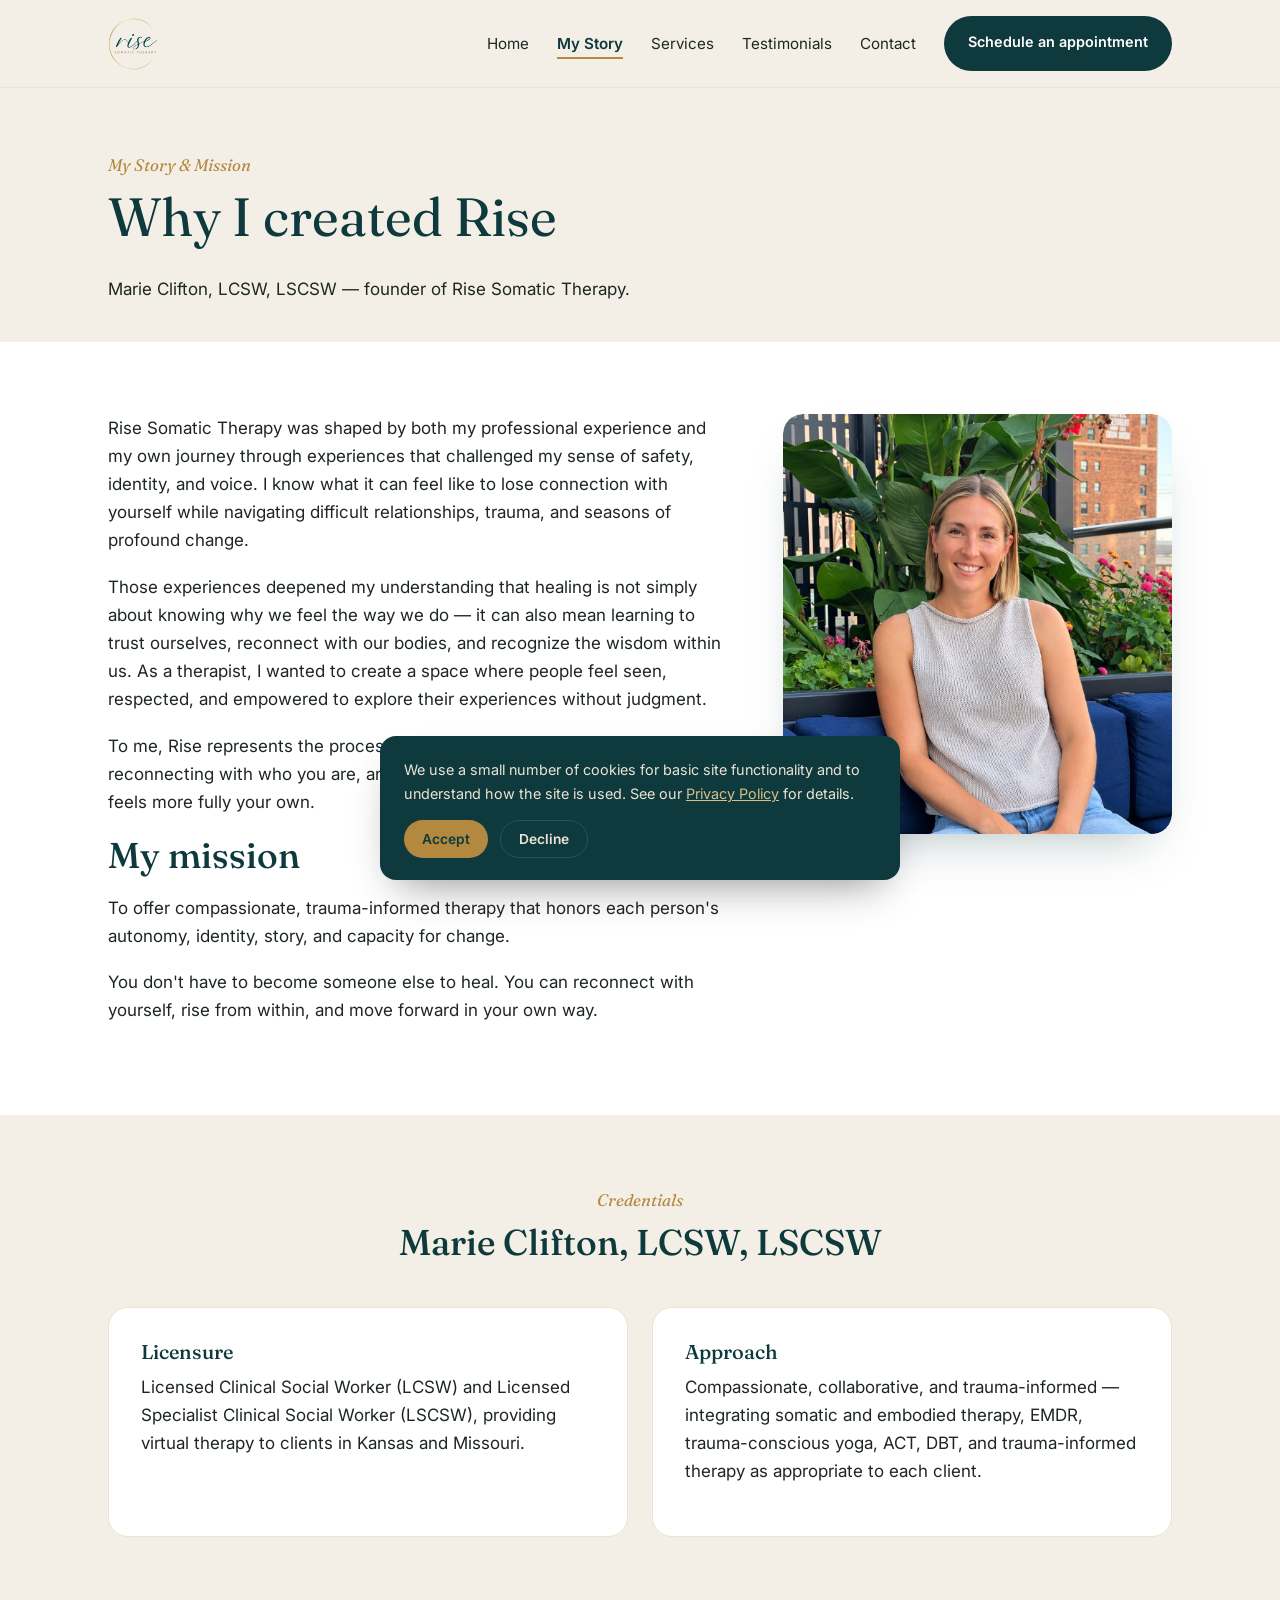
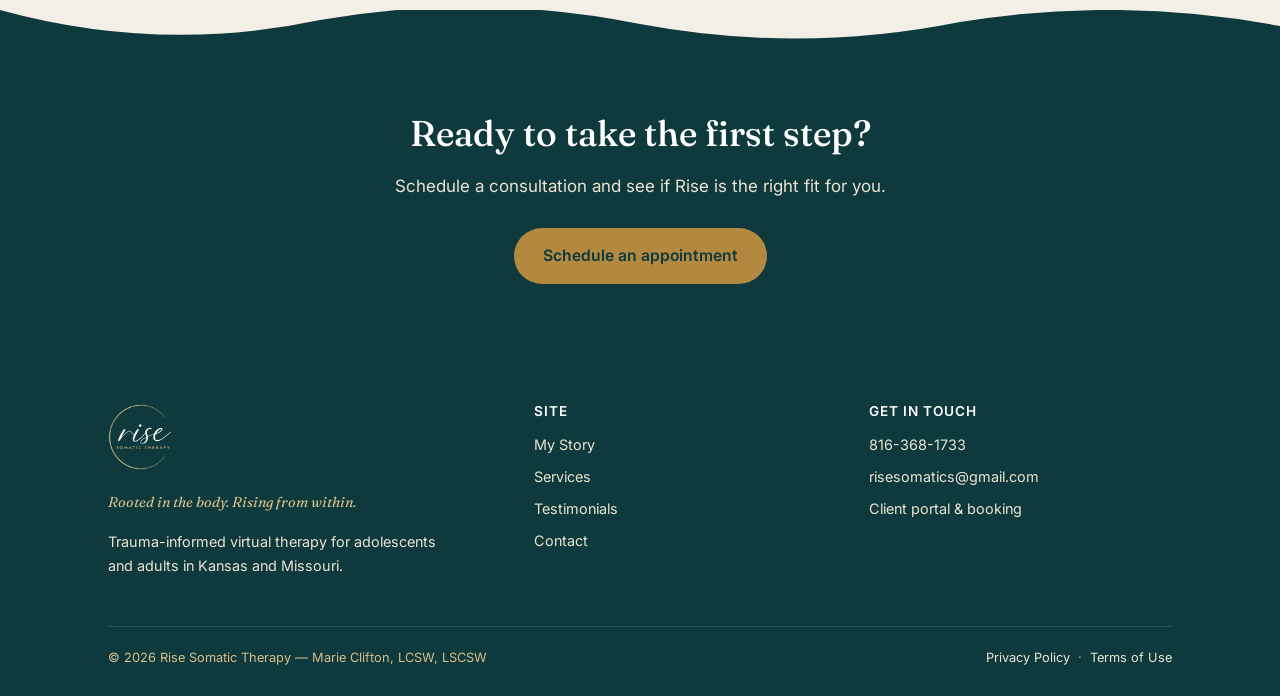
==== commit 69a6cc8e: "Add files via upload" ====
--- a/about.html
+++ b/about.html
@@ -3,613 +3,30 @@
 <head>
 <meta charset="UTF-8">
 <meta name="viewport" content="width=device-width, initial-scale=1.0">
-<title>Rise Somatic Therapy — About Page Preview</title>
-<link rel="icon" href="[data-uri]" type="image/png">
-<style>/* ============================================================
-   Rise Somatic Therapy — design tokens
-   Palette + type pulled directly from Marie's existing brochure:
-   deep teal, warm cream, soft gold, an arch/circle motif.
-   ============================================================ */
-
-@import url('https://fonts.googleapis.com/css2?family=Fraunces:ital,opsz,wght@0,9..144,300;0,9..144,400;0,9..144,500;0,9..144,600;1,9..144,400;1,9..144,500&family=Inter:wght@400;500;600&display=swap');
-
-:root{
-  --teal-900:#0e3a3d;
-  --teal-800:#134548;
-  --teal-700:#1c565a;
-  --cream-50:#f4efe6;
-  --cream-100:#ece3d3;
-  --gold-500:#b3893f;
-  --gold-300:#d8bd88;
-  --ink-900:#1e2624;
-  --ink-600:#4b5654;
-  --white:#ffffff;
-
-  --font-display:'Fraunces', Georgia, serif;
-  --font-body:'Inter', -apple-system, BlinkMacSystemFont, 'Segoe UI', sans-serif;
-
-  --max-w:1120px;
-  --radius-arch: 999px 999px 24px 24px;
-}
-
-*{box-sizing:border-box;}
-html{scroll-behavior:smooth;}
-body{
-  margin:0;
-  background:var(--cream-50);
-  color:var(--ink-900);
-  font-family:var(--font-body);
-  font-size:17px;
-  line-height:1.65;
-  -webkit-font-smoothing:antialiased;
-}
-img{max-width:100%;display:block;}
-a{color:inherit;}
-h1,h2,h3,h4{
-  font-family:var(--font-display);
-  font-weight:500;
-  line-height:1.15;
-  margin:0 0 0.5em;
-  color:var(--teal-900);
-}
-h1{font-size:clamp(2.4rem,4.2vw,3.6rem); font-weight:400;}
-h2{font-size:clamp(1.7rem,2.8vw,2.3rem);}
-h3{font-size:1.25rem;}
-p{margin:0 0 1.1em; max-width:62ch;}
-.eyebrow{
-  font-family:var(--font-display);
-  font-style:italic;
-  color:var(--gold-500);
-  font-size:1.05rem;
-  margin:0 0 0.4em;
-  display:block;
-}
-.container{max-width:var(--max-w); margin:0 auto; padding:0 28px;}
-.visually-hidden{
-  position:absolute; width:1px; height:1px; overflow:hidden;
-  clip:rect(0,0,0,0); white-space:nowrap;
-}
-:focus-visible{outline:3px solid var(--gold-500); outline-offset:3px;}
-
-/* ---------- header / nav ---------- */
-.site-header{
-  position:sticky; top:0; z-index:40;
-  background:var(--cream-50);
-  border-bottom:1px solid var(--cream-100);
-}
-.nav-row{
-  display:flex; align-items:center; justify-content:space-between;
-  padding:16px 28px;
-  max-width:var(--max-w); margin:0 auto;
-}
-.logo{
-  font-family:var(--font-display);
-  font-style:italic;
-  font-size:1.9rem;
-  color:var(--teal-900);
-  text-decoration:none;
-  letter-spacing:0.5px;
-}
-.logo small{
-  display:block;
-  font-family:var(--font-body);
-  font-style:normal;
-  font-size:0.55rem;
-  letter-spacing:3px;
-  color:var(--gold-500);
-  margin-top:-4px;
-}
-.logo-header{display:inline-flex; align-items:center;}
-.logo-header img{height:52px; width:auto; display:block;}
-.logo-footer img{height:66px;}
-.nav-links{
-  display:flex; align-items:center; list-style:none; margin:0; padding:0;
-  font-size:0.95rem;
-}
-.nav-links li{margin-left:28px;}
-.nav-links li:first-child{margin-left:0;}
-.nav-links a{
-  text-decoration:none;
-  color:var(--ink-900);
-  position:relative;
-  padding-bottom:4px;
-  transition:color .2s ease;
-}
-.nav-links a::after{
-  content:"";
-}
-.nav-links a:not(.nav-cta)::after{
-  position:absolute; left:0; right:100%; bottom:-2px; height:2px; background:var(--gold-500);
-  transition:right .25s ease;
-}
-.nav-links a:not(.nav-cta):hover::after{right:0;}
-.nav-links a[aria-current="page"]:not(.nav-cta){color:var(--teal-900); font-weight:600;}
-.nav-links a[aria-current="page"]:not(.nav-cta)::after{right:0;}
-.nav-cta{
-  background:var(--teal-900); color:var(--white)!important;
-  height:55px; padding:0 24px; border-radius:999px; text-decoration:none;
-  display:inline-flex; align-items:center; justify-content:center;
-  font-size:0.9rem; font-weight:600; white-space:nowrap;
-  transition:background .2s ease, transform .2s ease;
-}
-.nav-cta:hover{background:var(--teal-700); transform:translateY(-1px);}
-.nav-toggle{display:none;}
-
-@media (max-width:820px){
-  .logo-header img{height:42px;}
-  .nav-links{
-    position:fixed; top:64px; left:0; right:0; bottom:0; background:var(--cream-50);
-    flex-direction:column; align-items:flex-start; padding:32px 28px; font-size:1.1rem;
-    transform:translateX(100%); transition:transform .3s ease;
-  }
-  .nav-links li{margin-left:0; margin-bottom:22px;}
-  .nav-links.open{transform:translateX(0);}
-  .nav-toggle{
-    display:block; background:none; border:none; cursor:pointer;
-    width:34px; height:24px; position:relative;
-  }
-  .nav-toggle span, .nav-toggle::before, .nav-toggle::after{
-    content:""; position:absolute; left:0; right:0; height:2px; background:var(--teal-900);
-  }
-  .nav-toggle::before{top:0;}
-  .nav-toggle span{top:11px;}
-  .nav-toggle::after{bottom:0;}
-}
-
-/* ---------- hero ---------- */
-.hero{
-  padding:64px 0 80px;
-}
-.hero-grid{
-  display:grid; grid-template-columns:1.1fr 0.9fr; gap:56px; align-items:center;
-}
-.hero-copy p.lead{font-size:1.15rem; color:var(--ink-600);}
-.btn{
-  display:inline-flex; align-items:center; gap:10px;
-  padding:14px 28px; border-radius:999px;
-  font-weight:600; font-size:0.98rem; text-decoration:none;
-  border:1px solid transparent;
-  transition:background .22s ease, color .22s ease, transform .22s ease, border-color .22s ease;
-}
-.btn:hover{transform:translateY(-2px);}
-.btn-primary{background:var(--teal-900); color:var(--white);}
-.btn-primary:hover{background:var(--teal-700);}
-.btn-ghost{border-color:var(--teal-900); color:var(--teal-900);}
-.btn-ghost:hover{background:var(--teal-900); color:var(--white);}
-.btn-row{display:flex; gap:16px; flex-wrap:wrap; margin-top:28px;}
-
-.arch-frame{
-  background:var(--teal-900);
-  border-radius:var(--radius-arch);
-  aspect-ratio:3/4;
-  display:flex; align-items:center; justify-content:center;
-  padding:36px;
-  position:relative;
-  overflow:hidden;
-}
-.arch-frame svg{width:100%; height:100%;}
-.arch-frame img{width:100%; height:100%; object-fit:cover;}
-
-.photo-frame{
-  border-radius:var(--radius-arch);
-  overflow:hidden;
-  box-shadow:0 24px 48px -24px rgba(14,58,61,0.35);
-  height:480px;
-}
-.photo-frame img{
-  width:100%;
-  height:100%;
-  display:block;
-  object-fit:cover;
-  object-position:center 18%;
-  border-radius:var(--radius-arch);
-}
-.story-grid{
-  display:grid;
-  grid-template-columns:1.35fr 0.85fr;
-  gap:56px;
-  align-items:stretch;
-}
-.story-grid .photo-frame{
-  height:100%;
-  min-height:480px;
-}
-
-/* ---------- photo hero (homepage) ---------- */
-.hero-photo{
-  position:relative;
-  height:min(760px, 86vh);
-  min-height:420px;
-  display:flex;
-  align-items:center;
-  overflow:hidden;
-  color:var(--white);
-}
-.hero-photo-bg{
-  position:absolute; top:0; left:0; right:0; bottom:0;
-  width:100%; height:100%;
-  object-fit:cover;
-  object-position:center 40%;
-  background:var(--teal-900);
-}
-.hero-photo-overlay{
-  position:absolute; top:0; left:0; right:0; bottom:0;
-  background:linear-gradient(100deg, rgba(9,26,28,.90) 0%, rgba(11,40,42,.82) 30%, rgba(14,58,61,.42) 56%, rgba(14,58,61,.12) 82%);
-}
-.hero-photo-content{position:relative; z-index:2; max-width:760px; padding-top:96px; padding-bottom:88px; text-align:left; margin-right:auto;}
-.hero-photo-content p{max-width:none;}
-.hero-photo .eyebrow{color:var(--gold-300);}
-.hero-photo h1{color:var(--white); font-weight:400;}
-.hero-photo p.lead{color:var(--cream-100); font-size:1.18rem;}
-.hero-photo p{color:var(--cream-100);}
-.hero-arch-edge{
-  position:absolute; left:0; right:0; bottom:-2px; z-index:3; line-height:0;
-}
-.hero-arch-edge svg{width:100%; height:64px; display:block;}
-.hero-scroll-cue{
-  position:absolute; right:28px; bottom:34px; z-index:3;
-  display:flex; align-items:center; gap:10px;
-  font-size:0.78rem; letter-spacing:2px; color:var(--cream-100);
-  writing-mode:vertical-rl;
-}
-.hero-scroll-cue::after{
-  content:""; width:1px; height:46px; background:var(--gold-300);
-}
-@media (max-width:820px){
-  .hero-scroll-cue{display:none;}
-  .hero-photo{min-height:auto;}
-  .hero-photo-content{padding-top:80px; padding-bottom:56px;}
-}
-
-/* ---------- sections ---------- */
-section{padding:72px 0;}
-.section-alt{background:var(--white);}
-.section-teal{background:var(--teal-900); color:var(--cream-50);}
-.section-teal h2, .section-teal h3{color:var(--white);}
-.section-teal .eyebrow{color:var(--gold-300);}
-.section-teal p{color:var(--cream-100);}
-
-.two-col{display:grid; grid-template-columns:0.8fr 1.2fr; gap:56px;}
-.center-head{text-align:center; max-width:640px; margin:0 auto 44px;}
-.center-head p{margin-left:auto; margin-right:auto;}
-
-.card{
-  background:var(--white);
-  border:1px solid var(--cream-100);
-  border-radius:20px;
-  padding:32px;
-  transition:transform .25s ease, box-shadow .25s ease, border-color .25s ease;
-}
-.card:hover{transform:translateY(-5px); box-shadow:0 18px 34px -22px rgba(14,58,61,0.35); border-color:var(--gold-300);}
-.grid-3{display:grid; grid-template-columns:repeat(3,1fr); gap:24px;}
-.grid-2{display:grid; grid-template-columns:repeat(2,1fr); gap:24px;}
-
-.approach-list{list-style:none; margin:0; padding:0; display:grid; gap:22px;}
-.approach-list li{
-  border-bottom:1px solid var(--cream-100);
-  padding-bottom:22px;
-}
-.approach-list h3{margin-bottom:6px;}
-.approach-list .tag{
-  font-size:0.78rem; letter-spacing:1px; color:var(--gold-500); font-weight:600;
-}
-
-.focus-grid{display:grid; grid-template-columns:1fr 1fr; gap:48px;}
-.focus-list{list-style:none; margin:0; padding:0; display:grid; gap:12px;}
-.focus-list li{
-  position:relative;
-  padding:4px 0 4px 20px;
-}
-.focus-list li::before{
-  content:"";
-  position:absolute; left:0; top:12px;
-  width:8px; height:8px;
-  background:var(--gold-500); border-radius:50%;
-}
-
-.quote-card{
-  position:relative;
-  background:var(--white);
-  border-radius:4px 24px 4px 24px;
-  padding:38px 32px 28px;
-  transition:transform .25s ease, box-shadow .25s ease;
-}
-.quote-card:hover{transform:translateY(-4px); box-shadow:0 18px 34px -22px rgba(14,58,61,0.3);}
-.quote-card::before{
-  content:"\201C";
-  font-family:var(--font-display);
-  font-style:italic;
-  font-size:3.6rem;
-  line-height:1;
-  color:var(--gold-500);
-  display:block;
-  margin-bottom:4px;
-}
-.quote-card p{font-family:var(--font-display); font-size:1.12rem; font-style:italic; color:var(--teal-900); font-weight:400;}
-.quote-card cite{
-  font-style:normal; font-size:0.85rem; color:var(--ink-600); display:block;
-  margin-top:16px; padding-top:14px; border-top:1px solid var(--cream-100);
-}
-
-/* dark variant used on teal-background sections so text stays legible */
-.quote-card--dark{background:var(--teal-800);}
-.quote-card--dark::before{color:var(--gold-300);}
-.quote-card--dark p{color:var(--cream-50);}
-.quote-card--dark cite{color:var(--gold-300); border-top-color:var(--teal-700);}
-
-.disclaimer-note{
-  font-size:0.85rem; color:var(--ink-600);
-  border:1px dashed var(--gold-300);
-  background:var(--cream-50);
-  border-radius:12px; padding:16px 18px;
-  max-width:none;
-}
-
-.cta-band{
-  position:relative;
-  background:var(--teal-900); color:var(--white);
-  padding:88px 0 76px; text-align:center;
-}
-.cta-band h2{color:var(--white); max-width:520px; margin:0 auto 0.5em;}
-.cta-band p{color:var(--cream-100); max-width:520px; margin:0 auto 1.1em;}
-.cta-banner{ /* used for teal-section CTA content blocks */
-  text-align:center;
-}
-.cta-banner h2{color:var(--white); max-width:520px; margin-left:auto; margin-right:auto;}
-.cta-banner p{color:var(--cream-100); max-width:520px; margin-left:auto; margin-right:auto;}
-
-/* reusable arch transition between a light section and a teal section */
-.arch-divider{position:relative; line-height:0;}
-.arch-divider svg{width:100%; height:48px; display:block; position:relative; top:1px;}
-section.section-teal{position:relative;}
-
-.contact-grid{display:grid; grid-template-columns:0.9fr 1.1fr; gap:56px;}
-.contact-item{display:flex; gap:16px; align-items:flex-start; margin-bottom:22px;}
-.contact-item .icon{
-  width:42px; height:42px; border-radius:50%; background:var(--teal-900);
-  display:flex; align-items:center; justify-content:center; flex:none;
-}
-.contact-item .icon svg{width:20px; height:20px; stroke:var(--white);}
-.contact-item a{text-decoration:none; font-weight:600; color:var(--teal-900);}
-
-.crisis-strip{
-  background:var(--cream-100);
-  border-top:1px solid var(--gold-300);
-  border-bottom:1px solid var(--gold-300);
-  padding:14px 0;
-  font-size:0.88rem;
-  text-align:center;
-}
-.crisis-strip strong{color:var(--teal-900);}
-.crisis-strip a{color:var(--teal-900); text-decoration:underline;}
-
-/* ---------- footer ---------- */
-footer{
-  background:var(--teal-900); color:var(--cream-100);
-  padding:48px 0 28px; font-size:0.9rem;
-}
-.footer-grid{
-  display:grid; grid-template-columns:1.3fr 1fr 1fr; gap:32px;
-  margin-bottom:32px;
-}
-footer h4{color:var(--white); font-family:var(--font-body); font-weight:600; font-size:0.85rem; letter-spacing:1px; margin-bottom:14px;}
-footer ul{list-style:none; margin:0; padding:0; display:grid; gap:8px;}
-footer a{text-decoration:none; color:var(--cream-100);}
-footer a:hover{color:var(--gold-300);}
-.footer-bottom{
-  border-top:1px solid var(--teal-700);
-  padding-top:20px; display:flex; justify-content:space-between; flex-wrap:wrap; gap:12px;
-  font-size:0.8rem; color:var(--gold-300);
-}
-
-/* ---------- policy pages ---------- */
-.policy-body h2{margin-top:2em;}
-.policy-body{max-width:74ch; margin:0 auto;}
-.policy-body ul{padding-left:1.2em;}
-.updated-note{color:var(--ink-600); font-size:0.9rem;}
-
-@media (max-width:900px){
-  .hero-grid, .two-col, .focus-grid, .contact-grid, .story-grid{grid-template-columns:1fr;}
-  .photo-frame{height:340px;}
-  .story-grid .photo-frame{height:320px; order:-1;}
-  .grid-3{grid-template-columns:1fr 1fr;}
-  .footer-grid{grid-template-columns:1fr 1fr;}
-  .cta-banner{margin:0 16px; padding:40px 24px;}
-}
-@media (max-width:560px){
-  .grid-3, .grid-2{grid-template-columns:1fr;}
-  .footer-grid{grid-template-columns:1fr;}
-  section{padding:52px 0;}
-}
-
-/* ---------- animation: hero load-in ---------- */
-@keyframes heroFadeUp{
-  from{opacity:0; transform:translateY(22px);}
-  to{opacity:1; transform:translateY(0);}
-}
-.hero-photo-content > *{
-  opacity:0;
-  animation:heroFadeUp .8s ease forwards;
-}
-.hero-photo-content > *:nth-child(1){animation-delay:.05s;}
-.hero-photo-content > *:nth-child(2){animation-delay:.18s;}
-.hero-photo-content > *:nth-child(3){animation-delay:.30s;}
-.hero-photo-content > *:nth-child(4){animation-delay:.42s;}
-.hero-photo-content > *:nth-child(5){animation-delay:.54s;}
-.logo{transition:opacity .2s ease;}
-
-/* ---------- animation: scroll reveal ---------- */
-.reveal{
-  opacity:0;
-  transform:translateY(26px);
-  transition:opacity .7s cubic-bezier(.22,.61,.36,1), transform .7s cubic-bezier(.22,.61,.36,1);
-}
-.reveal.is-visible{opacity:1; transform:translateY(0);}
-
-@media (prefers-reduced-motion: reduce){
-  .reveal{opacity:1!important; transform:none!important; transition:none!important;}
-  .hero-photo-content > *{opacity:1!important; animation:none!important;}
-  .btn:hover{transform:none;}
-  .card:hover, .quote-card:hover{transform:none;}
-  html{scroll-behavior:auto;}
-}
-
-/* ---------- cookie consent banner ---------- */
-.cookie-banner{
-  position:fixed; left:20px; right:20px; bottom:20px; z-index:60;
-  max-width:520px; margin:0 auto;
-  background:var(--teal-900); color:var(--cream-50);
-  border-radius:16px; padding:22px 24px;
-  box-shadow:0 20px 44px -18px rgba(0,0,0,0.45);
-  transform:translateY(140%); transition:transform .45s ease;
-}
-.cookie-banner.is-visible{transform:translateY(0);}
-.cookie-banner p{color:var(--cream-100); font-size:0.9rem; margin:0 0 14px;}
-.cookie-banner a{color:var(--gold-300); text-decoration:underline;}
-.cookie-actions{display:flex; gap:12px; flex-wrap:wrap;}
-.cookie-actions button{
-  border:none; cursor:pointer; font-family:var(--font-body); font-weight:600;
-  font-size:0.86rem; padding:10px 18px; border-radius:999px;
-  transition:transform .2s ease, opacity .2s ease;
-}
-.cookie-actions button:hover{transform:translateY(-1px);}
-.cookie-accept{background:var(--gold-500); color:var(--teal-900);}
-.cookie-decline{background:transparent; color:var(--cream-100); border:1px solid var(--teal-700)!important;}
-@media (max-width:560px){
-  .cookie-banner{left:12px; right:12px; bottom:12px; padding:18px 20px;}
-}
-</style>
+<title>My Story &amp; Mission | Rise Somatic Therapy</title>
+<meta name="description" content="Meet Marie Clifton, LCSW, LSCSW, founder of Rise Somatic Therapy. Learn why Rise was created and the mission behind trauma-informed, body-centered therapy.">
+<link rel="canonical" href="https://risesomatictherapy.com/about">
+<meta name="robots" content="index, follow">
+<link rel="icon" href="assets/favicon-32.png" type="image/png">
+<link rel="apple-touch-icon" href="assets/apple-touch-icon.png">
+<link rel="stylesheet" href="assets/style.css">
 </head>
 <body>
+
 <header class="site-header">
   <div class="nav-row">
-    <a href="#home" class="logo logo-header"><img src="[data-uri]" alt="Rise Somatic Therapy"></a>
+    <a href="/" class="logo logo-header"><img src="assets/logo.png" alt="Rise Somatic Therapy"></a>
     <button class="nav-toggle" aria-label="Toggle menu" aria-expanded="false"><span></span></button>
     <ul class="nav-links">
-      <li><a href="#home" >Home</a></li>
-      <li><a href="#about">My Story</a></li>
-      <li><a href="#services">Services</a></li>
-      <li><a href="#testimonials">Testimonials</a></li>
-      <li><a href="#contact">Contact</a></li>
+      <li><a href="/">Home</a></li>
+      <li><a href="about" aria-current="page">My Story</a></li>
+      <li><a href="services">Services</a></li>
+      <li><a href="testimonials">Testimonials</a></li>
+      <li><a href="contact">Contact</a></li>
       <li><a class="nav-cta" href="https://marie-clifton.clientsecure.me" target="_blank" rel="noopener">Schedule an appointment</a></li>
     </ul>
   </div>
 </header>
-<div class="page-section" id="page-home" style="display:none;">
-
-
-<div class="crisis-strip">
-  <div class="container">
-    In crisis or need immediate support? Call or text <strong>988</strong> (Suicide &amp; Crisis Lifeline), or call <strong>911</strong>. <a href="#contact-crisis">More resources</a>.
-  </div>
-</div>
-
-<section class="hero-photo">
-  <video class="hero-photo-bg" autoplay muted loop playsinline preload="auto" poster="[data-uri]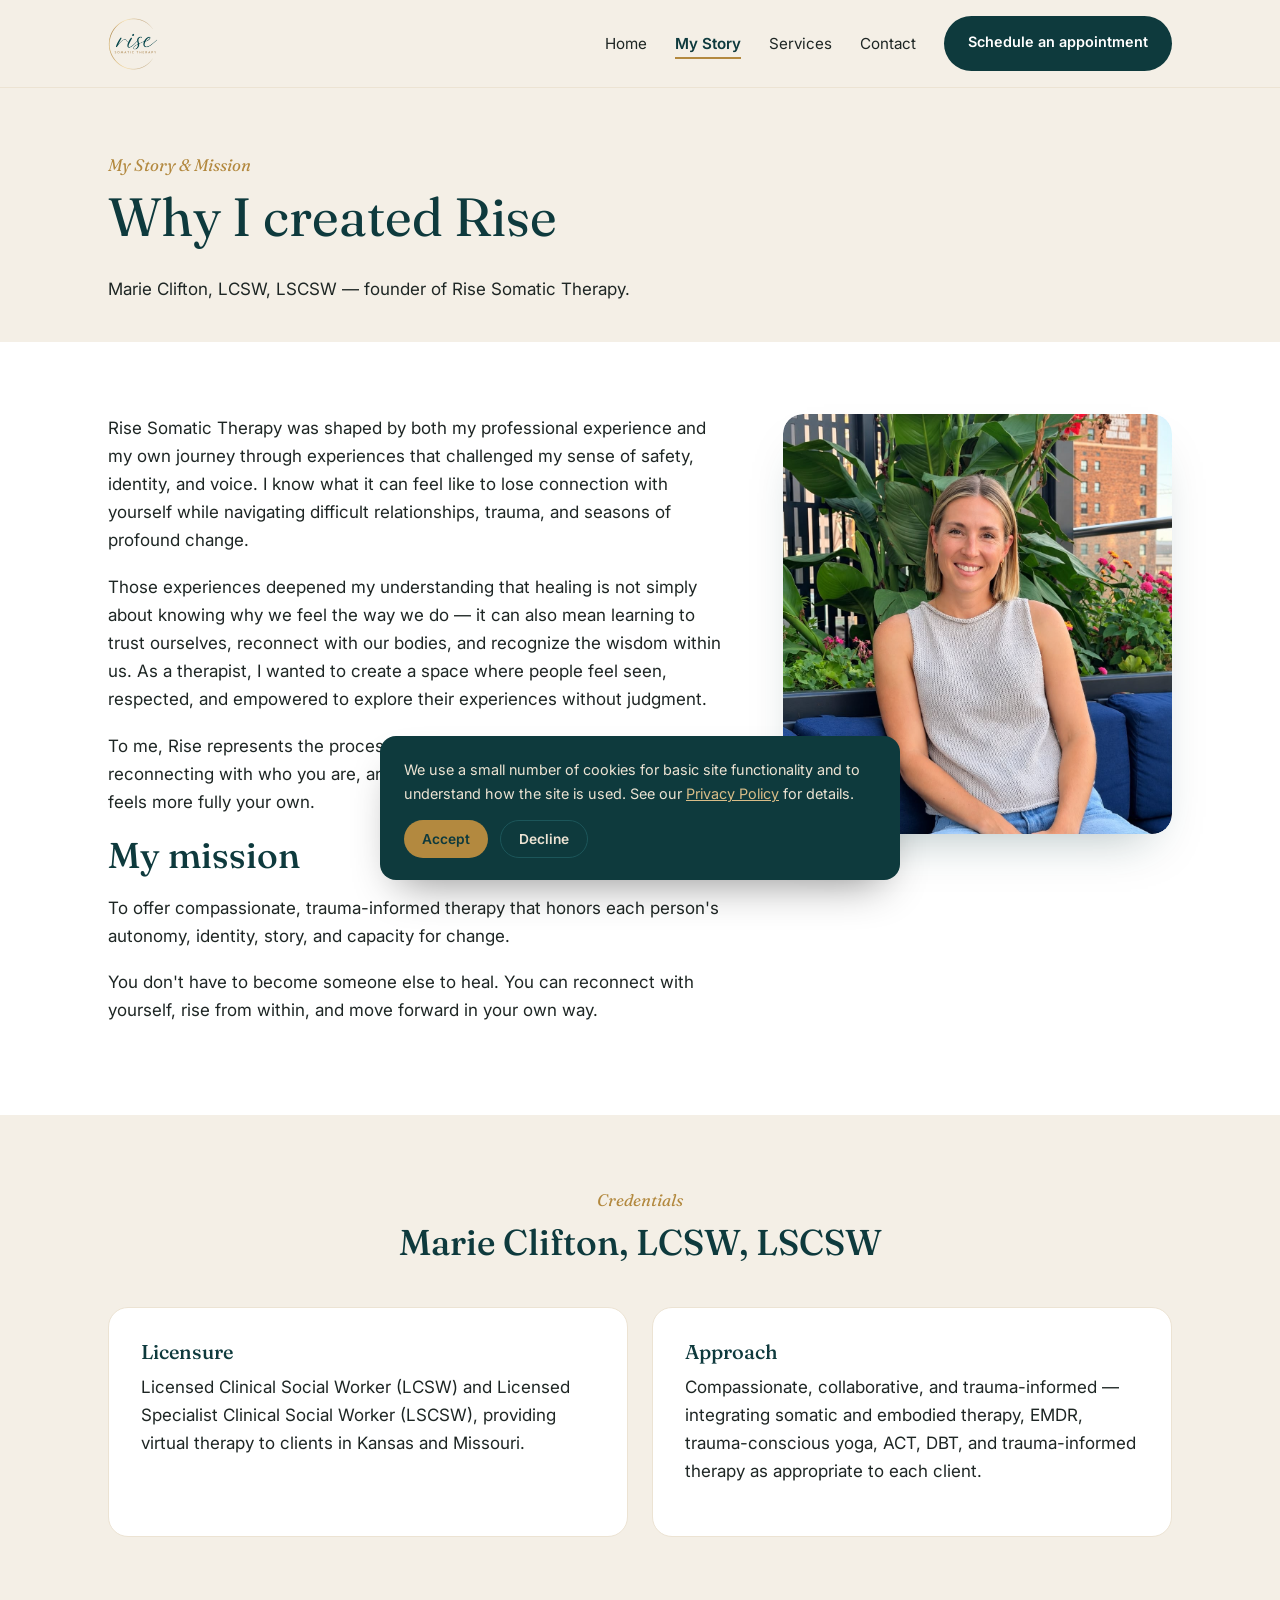
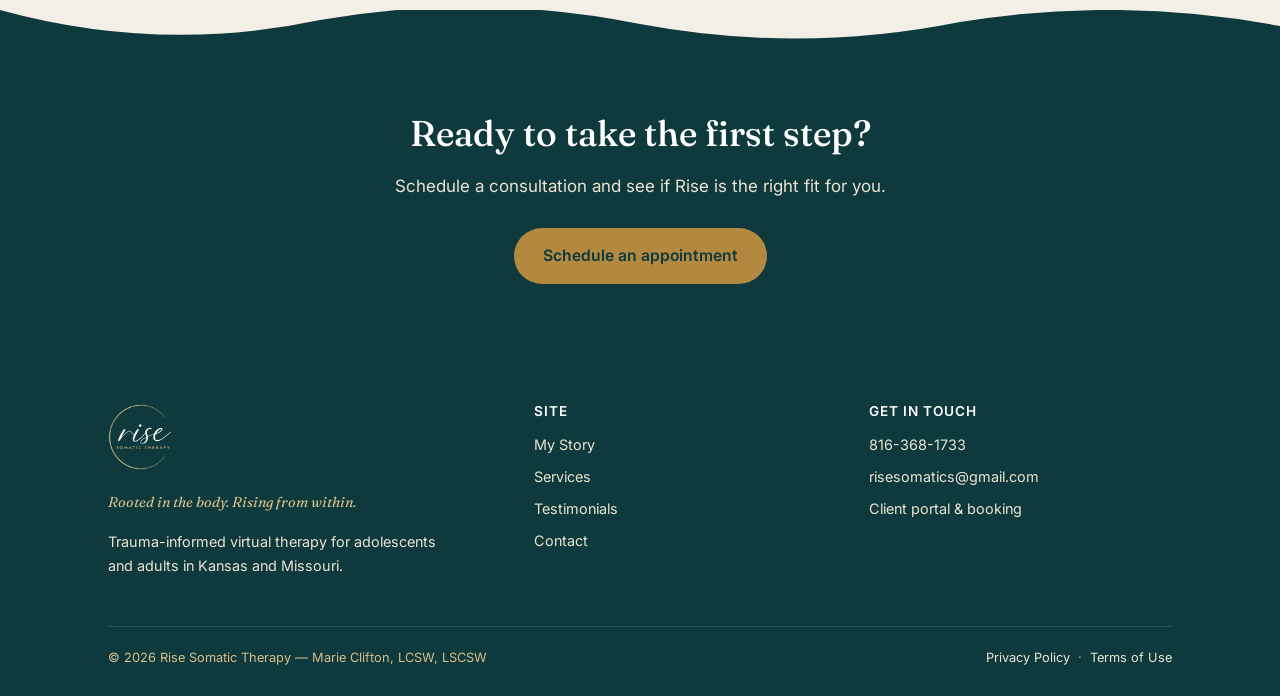
==== commit 13de0ce4: "Update about.html" ====
--- a/about.html
+++ b/about.html
@@ -21,7 +21,7 @@
       <li><a href="/">Home</a></li>
       <li><a href="about" aria-current="page">My Story</a></li>
       <li><a href="services">Services</a></li>
-      <li><a href="testimonials">Testimonials</a></li>
+      <!-- <li><a href="testimonials">Testimonials</a></li> -->
       <li><a href="contact">Contact</a></li>
       <li><a class="nav-cta" href="https://marie-clifton.clientsecure.me" target="_blank" rel="noopener">Schedule an appointment</a></li>
     </ul>
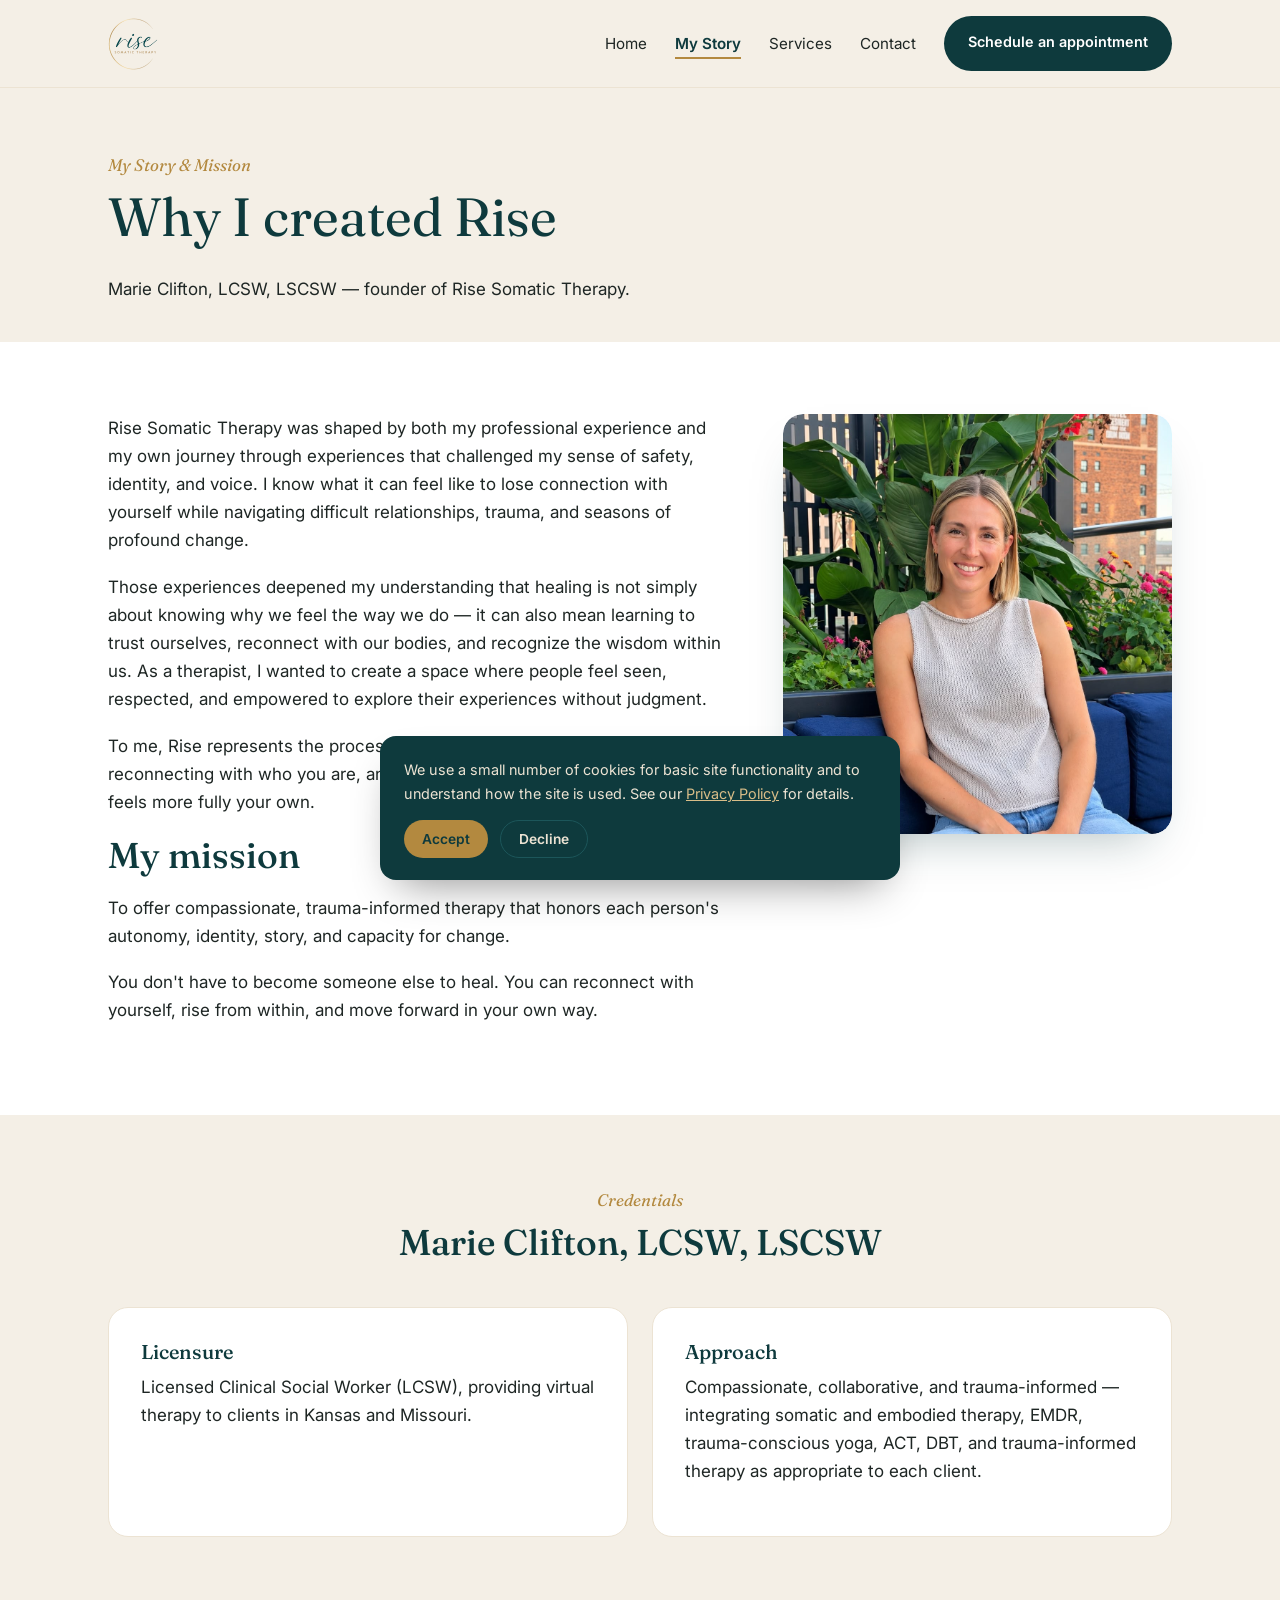
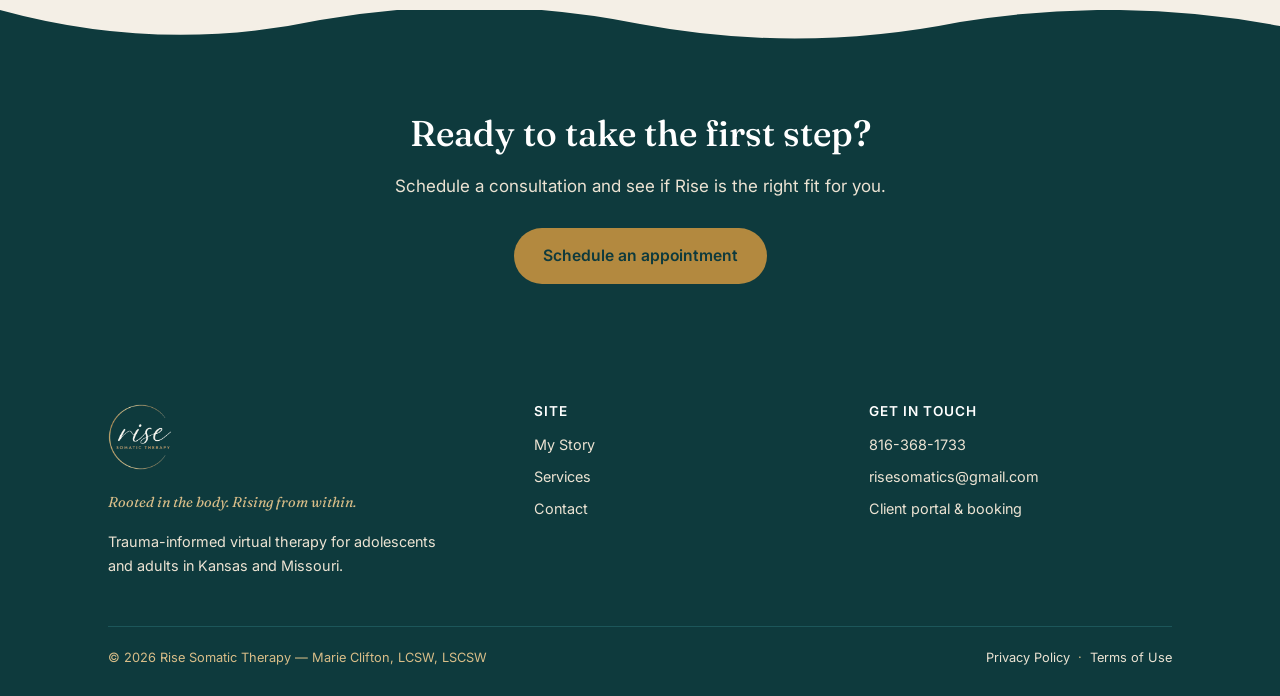
==== commit 3ef9ebd1: "Update about.html" ====
--- a/about.html
+++ b/about.html
@@ -62,7 +62,7 @@
     <div class="grid-2">
       <div class="card">
         <h3>Licensure</h3>
-        <p>Licensed Clinical Social Worker (LCSW) and Licensed Specialist Clinical Social Worker (LSCSW), providing virtual therapy to clients in Kansas and Missouri.</p>
+        <p>Licensed Clinical Social Worker (LCSW), providing virtual therapy to clients in Kansas and Missouri.</p>
       </div>
       <div class="card">
         <h3>Approach</h3>
@@ -102,7 +102,7 @@
         <ul>
           <li><a href="about">My Story</a></li>
           <li><a href="services">Services</a></li>
-          <li><a href="testimonials">Testimonials</a></li>
+          <!-- <li><a href="testimonials">Testimonials</a></li> -->
           <li><a href="contact">Contact</a></li>
         </ul>
       </div>
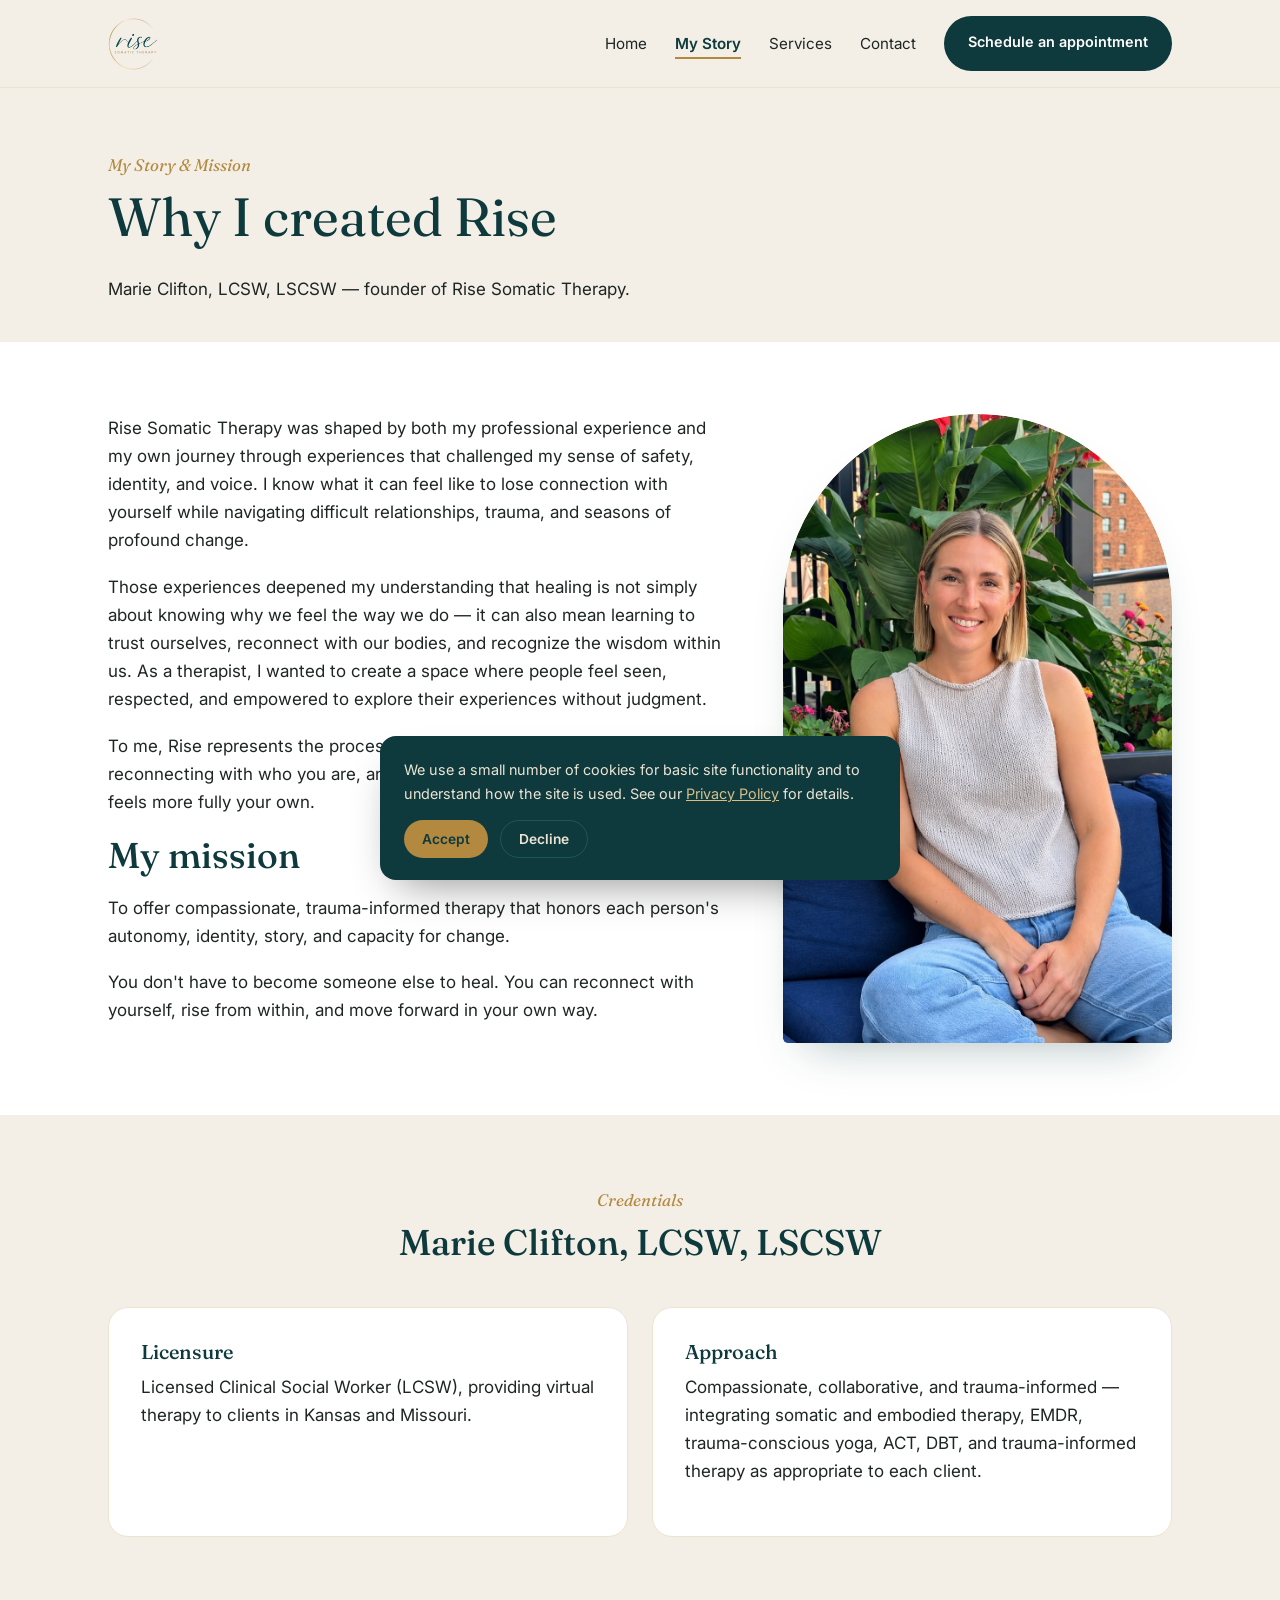
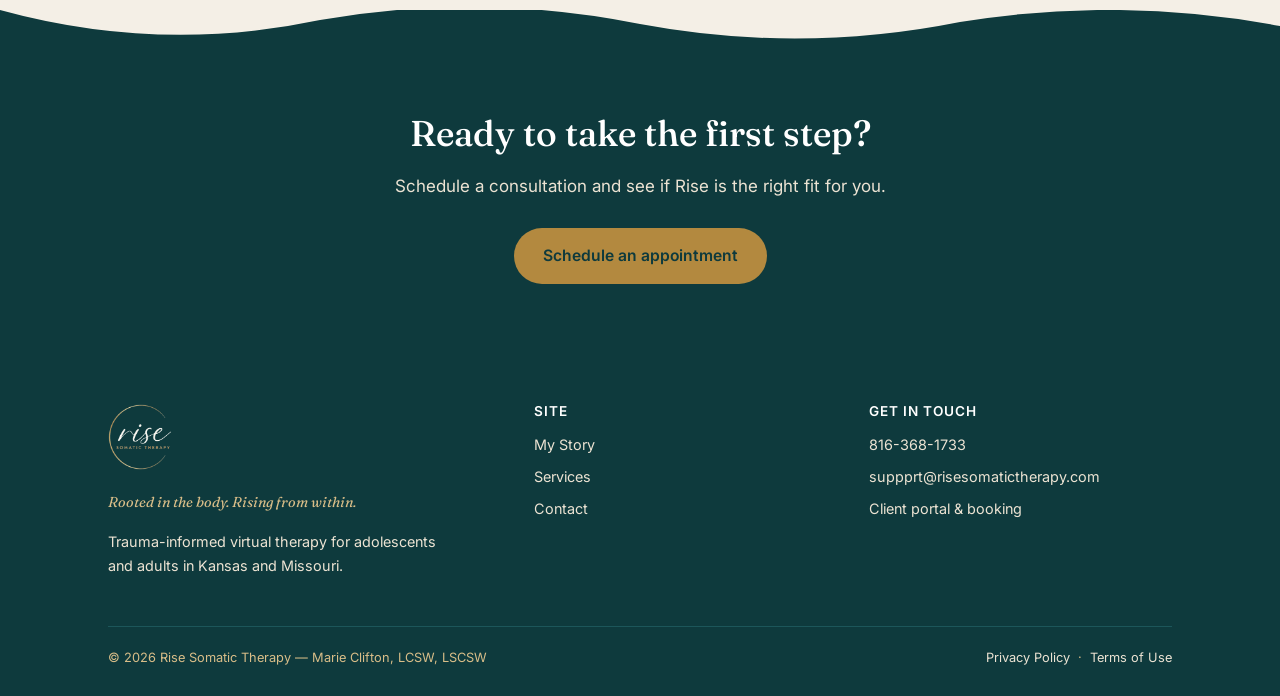
==== commit a5610c39: "Update about.html" ====
--- a/about.html
+++ b/about.html
@@ -110,7 +110,7 @@
         <h4>GET IN TOUCH</h4>
         <ul>
           <li><a href="tel:+18163681733">816-368-1733</a></li>
-          <li><a href="mailto:risesomatics@gmail.com">risesomatics@gmail.com</a></li>
+          <li><a href="mailto:risesomatics@gmail.com">suppprt@risesomatictherapy.com</a></li>
           <li><a href="https://marie-clifton.clientsecure.me" target="_blank" rel="noopener">Client portal &amp; booking</a></li>
         </ul>
       </div>
--- a/assets/style.css
+++ b/assets/style.css
@@ -184,7 +184,7 @@
 .arch-frame img{width:100%; height:100%; object-fit:cover;}
 
 .photo-frame{
-  border-radius:20px;
+  border-radius:var(--radius-arch);
   overflow:hidden;
   box-shadow:0 24px 48px -24px rgba(14,58,61,0.35);
   height:480px;
@@ -195,16 +195,17 @@
   display:block;
   object-fit:cover;
   object-position:center 18%;
-  border-radius:20px;
+  border-radius:var(--radius-arch);
 }
 .story-grid{
   display:grid;
   grid-template-columns:1.35fr 0.85fr;
   gap:56px;
-  align-items:start;
+  align-items:stretch;
 }
 .story-grid .photo-frame{
-  height:420px;
+  height:100%;
+  min-height:480px;
 }
 
 /* ---------- photo hero (homepage) ---------- */
@@ -228,7 +229,7 @@
   position:absolute; top:0; left:0; right:0; bottom:0;
   background:linear-gradient(100deg, rgba(9,26,28,.90) 0%, rgba(11,40,42,.82) 30%, rgba(14,58,61,.42) 56%, rgba(14,58,61,.12) 82%);
 }
-.hero-photo-content{position:relative; z-index:2; max-width:790px; padding-top:96px; padding-bottom:88px; text-align:left; margin-right:auto; margin-left:10%;}
+.hero-photo-content{position:relative; z-index:2; max-width:760px; padding-top:96px; padding-bottom:88px; text-align:left; margin-right:auto;}
 .hero-photo-content p{max-width:none;}
 .hero-photo .eyebrow{color:var(--gold-300);}
 .hero-photo h1{color:var(--white); font-weight:400;}
@@ -276,10 +277,19 @@
 .grid-3{display:grid; grid-template-columns:repeat(3,1fr); gap:24px;}
 .grid-2{display:grid; grid-template-columns:repeat(2,1fr); gap:24px;}
 
-.approach-list{list-style:none; margin:0; padding:0; display:grid; gap:22px;}
+.approach-list{list-style:none; margin:0; padding:0; display:grid; gap:28px;}
 .approach-list li{
+  display:flex;
+  align-items:center;
+  gap:26px;
   border-bottom:1px solid var(--cream-100);
-  padding-bottom:22px;
+  padding-bottom:28px;
+}
+.approach-img{
+  width:120px; height:120px; flex:none;
+  border-radius:20px;
+  object-fit:cover;
+  box-shadow:0 14px 28px -16px rgba(14,58,61,0.3);
 }
 .approach-list h3{margin-bottom:6px;}
 .approach-list .tag{
@@ -412,6 +422,8 @@
   .grid-3, .grid-2{grid-template-columns:1fr;}
   .footer-grid{grid-template-columns:1fr;}
   section{padding:52px 0;}
+  .approach-list li{flex-direction:column; align-items:flex-start; gap:16px;}
+  .approach-img{width:100%; height:180px;}
 }
 
 /* ---------- animation: hero load-in ---------- */
